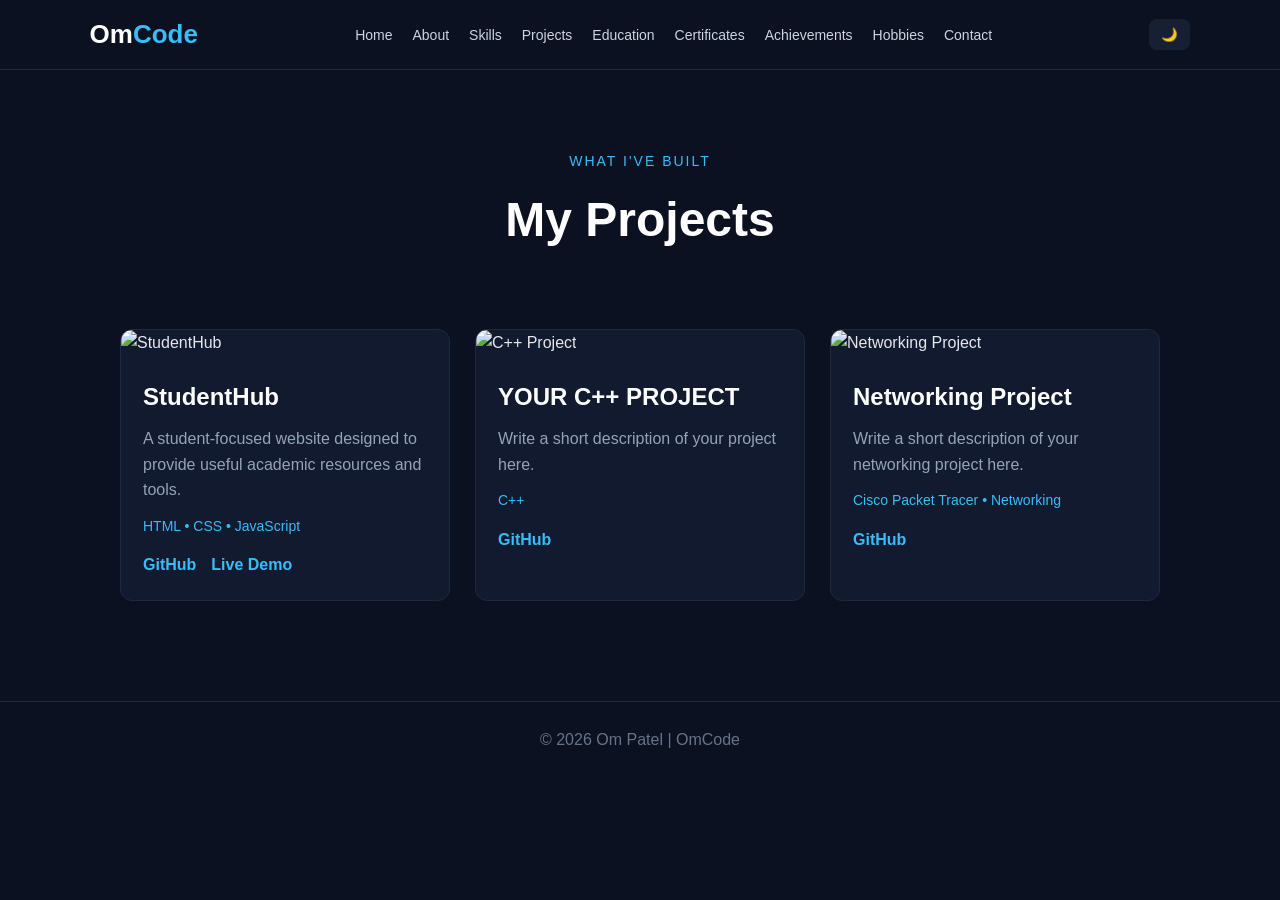
==== projects.html @ c252e4bc "Initial commit - OmCode portfolio website" ====
<!DOCTYPE html>
<html lang="en">

<head>

<meta charset="UTF-8">

<meta name="viewport"
      content="width=device-width, initial-scale=1.0">

<title>Projects | OmCode</title>

<link rel="stylesheet"
      href="css/style.css">

</head>


<body>

<header>

<nav class="navbar">

<a href="index.html"
   class="logo">
   Om<span>Code</span>
</a>

<button class="menu-btn"
        onclick="toggleMenu()">☰</button>

<ul class="nav-links" id="navLinks">

<li><a href="index.html">Home</a></li>
<li><a href="about.html">About</a></li>
<li><a href="skills.html">Skills</a></li>
<li><a href="projects.html">Projects</a></li>
<li><a href="education.html">Education</a></li>
<li><a href="certificates.html">Certificates</a></li>
<li><a href="achievements.html">Achievements</a></li>
<li><a href="hobbies.html">Hobbies</a></li>
<li><a href="contact.html">Contact</a></li>

</ul>

<button class="theme-btn"
        onclick="toggleTheme()">🌙</button>

</nav>

</header>


<main>

<section class="page-header">

<p class="small-title">WHAT I'VE BUILT</p>

<h1>My Projects</h1>

</section>


<section class="projects-grid">


<!-- PROJECT 1 -->

<div class="project-card">

<img src="images/projects/studenthub.jpg"
     alt="StudentHub">

<div class="project-content">

<h2>StudentHub</h2>

<p>
A student-focused website designed to provide
useful academic resources and tools.
</p>

<p class="tech">
HTML • CSS • JavaScript
</p>

<div class="project-links">

<a href="YOUR_GITHUB_LINK"
   target="_blank">
GitHub
</a>

<a href="YOUR_LIVE_DEMO_LINK"
   target="_blank">
Live Demo
</a>

</div>

</div>

</div>


<!-- PROJECT 2 -->

<div class="project-card">

<img src="images/projects/project2.jpg"
     alt="C++ Project">

<div class="project-content">

<h2>YOUR C++ PROJECT</h2>

<p>
Write a short description of your project here.
</p>

<p class="tech">
C++
</p>

<div class="project-links">

<a href="YOUR_GITHUB_LINK"
   target="_blank">
GitHub
</a>

</div>

</div>

</div>


<!-- PROJECT 3 -->

<div class="project-card">

<img src="images/projects/project3.jpg"
     alt="Networking Project">

<div class="project-content">

<h2>Networking Project</h2>

<p>
Write a short description of your networking
project here.
</p>

<p class="tech">
Cisco Packet Tracer • Networking
</p>

<div class="project-links">

<a href="YOUR_GITHUB_LINK"
   target="_blank">
GitHub
</a>

</div>

</div>

</div>


</section>

</main>


<footer>

<p>© 2026 Om Patel | OmCode</p>

</footer>


<script src="js/script.js"></script>

</body>

</html>
---- css/style.css ----
/* =========================
   BASIC RESET
========================= */

* {
    margin: 0;
    padding: 0;
    box-sizing: border-box;
}


html {
    scroll-behavior: smooth;
}


body {
    font-family: Arial, Helvetica, sans-serif;

    background: #0b1120;

    color: #e5e7eb;

    line-height: 1.6;

    transition: 0.3s;
}


a {
    color: inherit;
    text-decoration: none;
}


/* =========================
   NAVBAR
========================= */

.navbar {

    width: 100%;

    min-height: 70px;

    padding: 0 7%;

    display: flex;

    align-items: center;

    justify-content: space-between;

    border-bottom: 1px solid #1e293b;

    background: #0b1120;
}


.logo {

    font-size: 26px;

    font-weight: bold;

    color: white;
}


.logo span {

    color: #38bdf8;
}


.nav-links {

    display: flex;

    list-style: none;

    gap: 20px;
}


.nav-links a {

    color: #cbd5e1;

    font-size: 14px;

    transition: 0.3s;
}


.nav-links a:hover {

    color: #38bdf8;
}


.menu-btn {

    display: none;

    background: none;

    border: none;

    color: white;

    font-size: 25px;

    cursor: pointer;
}


.theme-btn {

    border: none;

    background: #172033;

    color: white;

    padding: 8px 12px;

    border-radius: 8px;

    cursor: pointer;
}


/* =========================
   HERO
========================= */

.hero {

    min-height: 80vh;

    padding: 80px 8%;

    display: flex;

    align-items: center;

    justify-content: space-between;

    gap: 50px;
}


.hero-text {

    max-width: 650px;
}


.small-title {

    color: #38bdf8;

    letter-spacing: 2px;

    font-size: 14px;

    margin-bottom: 10px;
}


.hero h1 {

    font-size: clamp(45px, 8vw, 80px);

    line-height: 1.1;

    color: white;
}


.hero h2 {

    color: #94a3b8;

    font-size: 24px;

    margin: 15px 0;
}


.hero p {

    color: #cbd5e1;

    max-width: 600px;

    margin-bottom: 25px;
}


.hero-image img {

    width: 280px;

    height: 280px;

    object-fit: cover;

    border-radius: 50%;

    border: 4px solid #38bdf8;

}


/* =========================
   BUTTONS
========================= */

.hero-buttons {

    display: flex;

    gap: 15px;

    flex-wrap: wrap;
}


.btn {

    display: inline-block;

    padding: 11px 20px;

    background: #38bdf8;

    color: #07111f;

    border-radius: 7px;

    border: none;

    font-weight: bold;

    cursor: pointer;

    transition: 0.3s;
}


.btn:hover {

    transform: translateY(-3px);

    opacity: 0.9;
}


.btn.secondary {

    background: transparent;

    color: #38bdf8;

    border: 1px solid #38bdf8;
}


.social-links {

    margin-top: 25px;

    display: flex;

    gap: 20px;
}


.social-links a {

    color: #38bdf8;

    font-weight: bold;
}


/* =========================
   HOME INFO
========================= */

.home-info {

    padding: 40px 8% 80px;

    display: grid;

    grid-template-columns:
    repeat(3, 1fr);

    gap: 20px;
}


.info-card {

    background: #111a2e;

    border: 1px solid #1e293b;

    padding: 25px;

    border-radius: 12px;

    transition: 0.3s;
}


.info-card:hover {

    transform: translateY(-5px);

    border-color: #38bdf8;
}


.info-card h3 {

    margin-bottom: 10px;

    color: #38bdf8;
}


/* =========================
   PAGE HEADER
========================= */

.page-header {

    text-align: center;

    padding: 80px 20px 50px;
}


.page-header h1 {

    font-size: 48px;

    color: white;
}


/* =========================
   ABOUT
========================= */

.about-section {

    max-width: 1100px;

    margin: auto;

    padding: 40px 30px 100px;

    display: grid;

    grid-template-columns: 300px 1fr;

    gap: 60px;

    align-items: center;
}


.about-image img {

    width: 100%;

    border-radius: 15px;
}


.about-text h2 {

    margin-bottom: 20px;

    color: #38bdf8;
}


.about-text p {

    color: #cbd5e1;

    margin-bottom: 15px;
}


.about-details {

    margin-top: 25px;

    padding: 20px;

    background: #111a2e;

    border-radius: 10px;
}


/* =========================
   SKILLS
========================= */

.skills-container {

    max-width: 1000px;

    margin: auto;

    padding: 20px 30px 100px;
}


.skill-category {

    background: #111a2e;

    border: 1px solid #1e293b;

    border-radius: 12px;

    padding: 30px;

    margin-bottom: 25px;
}


.skill-category h2 {

    margin-bottom: 20px;

    color: white;
}


.skill-list {

    display: flex;

    flex-wrap: wrap;

    gap: 12px;
}


.skill-list span {

    padding: 9px 15px;

    border-radius: 20px;

    background: #172033;

    color: #cbd5e1;

    border: 1px solid #263449;
}


/* =========================
   PROJECTS
========================= */

.projects-grid {

    max-width: 1100px;

    margin: auto;

    padding: 20px 30px 100px;

    display: grid;

    grid-template-columns:
    repeat(3, 1fr);

    gap: 25px;
}


.project-card {

    overflow: hidden;

    background: #111a2e;

    border: 1px solid #1e293b;

    border-radius: 12px;

    transition: 0.3s;
}


.project-card:hover {

    transform: translateY(-6px);

    border-color: #38bdf8;
}


.project-card img {

    width: 100%;

    height: 180px;

    object-fit: cover;
}


.project-content {

    padding: 22px;
}


.project-content h2 {

    color: white;

    margin-bottom: 10px;
}


.project-content p {

    color: #94a3b8;

    margin-bottom: 12px;
}


.project-content .tech {

    color: #38bdf8;

    font-size: 14px;
}


.project-links {

    display: flex;

    gap: 15px;

    margin-top: 15px;
}


.project-links a {

    color: #38bdf8;

    font-weight: bold;
}


/* =========================
   EDUCATION
========================= */

.timeline {

    max-width: 900px;

    margin: auto;

    padding: 20px 30px 100px;
}


.education-card {

    background: #111a2e;

    border-left: 4px solid #38bdf8;

    padding: 30px;

    margin-bottom: 25px;

    border-radius: 10px;
}


.education-year {

    color: #38bdf8;

    font-weight: bold;
}


.education-card h2 {

    color: white;

    margin-top: 10px;
}


.education-card h3 {

    color: #94a3b8;
}


/* ==============================
   CERTIFICATE GRID
============================== */

.certificate-grid {
    max-width: 1100px;
    margin: 50px auto 100px;
    padding: 0 30px;

    display: grid;
    grid-template-columns: repeat(3, 1fr);
    gap: 20px;
}


/* Certificate Card */

.certificate-card {
    background: #111a2e;
    border: 1px solid #1e293b;

    padding: 26px;
    border-radius: 10px;

    transition: 0.3s;
}


.certificate-card:hover {
    border-color: #38bdf8;
    transform: translateY(-4px);
}


.certificate-card h2 {
    color: white;
    font-size: 20px;
    margin-bottom: 16px;
}


.certificate-card p {
    color: #94a3b8;
    margin-bottom: 10px;
    font-size: 14px;
}


/* View Certificate Button */

.certificate-card .btn {
    display: inline-block;

    margin-top: 8px;

    padding: 11px 16px;

    background: #38bdf8;
    color: #06111f;

    border-radius: 6px;

    font-weight: bold;

    text-decoration: none;

    transition: 0.3s;
}


.certificate-card .btn:hover {
    transform: translateY(-2px);
    opacity: 0.9;
}


/* Tablet */

@media (max-width: 900px) {

    .certificate-grid {
        grid-template-columns: repeat(2, 1fr);
    }

}


/* Mobile */

@media (max-width: 600px) {

    .certificate-grid {
        grid-template-columns: 1fr;
        padding: 0 20px;
    }

}


/* =================================
   ACHIEVEMENTS
================================= */

.achievement-grid {
    max-width: 1050px;

    margin: 45px auto 100px;

    padding: 0 25px;

    display: grid;

    grid-template-columns: repeat(2, 1fr);

    gap: 24px;
}


/* ================================
   ACHIEVEMENT CARD
================================ */

.achievement-card {
    position: relative;

    background: #111a2e;

    border: 1px solid #1e293b;

    border-radius: 14px;

    padding: 28px 30px;

    min-height: 230px;

    transition: all 0.3s ease;
}


/* Top accent line */

.achievement-card::before {
    content: "";

    position: absolute;

    top: 0;
    left: 25px;
    right: 25px;

    height: 2px;

    background: #38bdf8;

    opacity: 0.7;

    border-radius: 0 0 5px 5px;
}


/* Hover */

.achievement-card:hover {
    transform: translateY(-5px);

    border-color: #38bdf8;

    box-shadow: 0 10px 30px rgba(0, 0, 0, 0.25);
}


/* ================================
   ICON
================================ */

.achievement-icon {
    width: 42px;
    height: 42px;

    display: flex;

    align-items: center;
    justify-content: center;

    background: #17243a;

    border: 1px solid #263449;

    border-radius: 10px;

    font-size: 21px;

    margin-bottom: 15px;
}


/* ================================
   TITLE
================================ */

.achievement-card h2 {
    color: #38bdf8;

    font-size: 21px;

    margin-bottom: 10px;
}


/* ================================
   INTRO TEXT
================================ */

.achievement-intro {
    color: #cbd5e1;

    font-size: 15px;

    line-height: 1.6;

    margin-bottom: 16px;
}


/* ================================
   LIST
================================ */

.achievement-card ul {
    list-style: none;

    margin: 0;
    padding: 0;
}


.achievement-card li {
    color: #94a3b8;

    font-size: 14px;

    padding: 7px 0;

    border-bottom: 1px solid #1e293b;
}


.achievement-card li:last-child {
    border-bottom: none;
}


.achievement-card li::before {
    content: "→";

    color: #38bdf8;

    margin-right: 9px;

    font-weight: bold;
}


/* ================================
   INFO
================================ */

.achievement-info {
    display: flex;

    justify-content: space-between;

    align-items: center;

    background: #172033;

    border: 1px solid #263449;

    padding: 12px 15px;

    border-radius: 8px;

    margin-top: 18px;
}


.achievement-info span {
    color: #94a3b8;

    font-size: 14px;
}


.achievement-info strong {
    color: #38bdf8;

    font-size: 16px;
}


/* ================================
   TABLET
================================ */

@media (max-width: 800px) {

    .achievement-grid {
        grid-template-columns: 1fr;
    }

}


/* ================================
   MOBILE
================================ */

@media (max-width: 500px) {

    .achievement-grid {
        padding: 0 18px;

        gap: 18px;
    }

    .achievement-card {
        padding: 24px;

        min-height: auto;
    }

}

/* =========================
   HOBBIES
========================= */

.hobby-grid {

    max-width: 1000px;

    margin: auto;

    padding: 20px 30px 100px;

    display: grid;

    grid-template-columns:
    repeat(4, 1fr);

    gap: 20px;
}


.hobby-card {

    text-align: center;

    background: #111a2e;

    padding: 30px 15px;

    border-radius: 12px;

    border: 1px solid #1e293b;
}


.hobby-card span {

    font-size: 40px;
}


.hobby-card h2 {

    margin: 10px 0;

    color: white;
}


.hobby-card p {

    color: #94a3b8;
}


/* =========================
   CONTACT
========================= */

.contact-container {

    max-width: 1000px;

    margin: auto;

    padding: 20px 30px 100px;

    display: grid;

    grid-template-columns:
    1fr 1fr;

    gap: 40px;
}


.contact-info,
.contact-form {

    background: #111a2e;

    padding: 30px;

    border-radius: 12px;

    border: 1px solid #1e293b;
}


.contact-info h2,
.contact-form h2 {

    color: #38bdf8;

    margin-bottom: 20px;
}


.contact-item {

    margin-top: 20px;
}


.contact-item h3 {

    color: white;
}


.contact-item a {

    color: #38bdf8;
}


.contact-form input,
.contact-form textarea {

    width: 100%;

    padding: 12px;

    margin-bottom: 15px;

    border: 1px solid #263449;

    border-radius: 7px;

    background: #0b1120;

    color: white;

    outline: none;
}


.contact-form textarea {

    resize: vertical;
}


/* =========================
   FOOTER
========================= */

footer {

    text-align: center;

    padding: 25px;

    border-top: 1px solid #1e293b;

    color: #64748b;
}


/* =========================
   LIGHT MODE
========================= */

body.light {

    background: #f8fafc;

    color: #1e293b;
}


body.light .navbar {

    background: #ffffff;

    border-color: #e2e8f0;
}


body.light .logo,
body.light .hero h1,
body.light .page-header h1,
body.light .project-content h2,
body.light .education-card h2,
body.light .certificate-card h2,
body.light .hobby-card h2,
body.light .contact-item h3 {

    color: #0f172a;
}


body.light .info-card,
body.light .skill-category,
body.light .project-card,
body.light .education-card,
body.light .certificate-card,
body.light .achievement-card,
body.light .hobby-card,
body.light .contact-info,
body.light .contact-form,
body.light .about-details {

    background: white;

    border-color: #e2e8f0;
}


body.light .hero h2,
body.light .hero p,
body.light .about-text p {

    color: #475569;
}


/* =========================
   MOBILE
========================= */

@media (max-width: 900px) {

    .nav-links {

        display: none;

        position: absolute;

        top: 70px;

        left: 0;

        width: 100%;

        background: #0b1120;

        flex-direction: column;

        padding: 20px;

        text-align: center;

        z-index: 10;
    }


    .nav-links.active {

        display: flex;
    }


    .menu-btn {

        display: block;
    }


    .hero {

        flex-direction: column-reverse;

        text-align: center;

        padding-top: 50px;
    }


    .hero-buttons,
    .social-links {

        justify-content: center;
    }


    .home-info {

        grid-template-columns: 1fr;
    }


    .about-section {

        grid-template-columns: 1fr;

        text-align: center;
    }


    .projects-grid {

        grid-template-columns: 1fr;
    }


    .certificate-grid,
    .achievement-grid {

        grid-template-columns: 1fr;
    }


    .hobby-grid {

        grid-template-columns:
        repeat(2, 1fr);
    }


    .contact-container {

        grid-template-columns: 1fr;
    }

}


@media (max-width: 500px) {

    .hero h1 {

        font-size: 45px;
    }


    .hero h2 {

        font-size: 20px;
    }


    .hero-image img {

        width: 220px;

        height: 220px;
    }


    .hobby-grid {

        grid-template-columns: 1fr;
    }

}

/* =========================
   ACADEMIC PERFORMANCE
========================= */

.academic-performance {
    max-width: 1000px;
    margin: auto;
    padding: 20px 30px 100px;
}


.academic-card {
    background: #111a2e;

    border: 1px solid #1e293b;

    padding: 30px;

    border-radius: 12px;

    margin-bottom: 30px;

    transition: 0.3s;
}


.academic-card:hover {
    border-color: #38bdf8;

    transform: translateY(-4px);
}


.academic-card h2 {
    color: #38bdf8;

    margin-bottom: 12px;
}


.academic-card h3 {
    color: white;

    margin-bottom: 5px;
}


.academic-card > p {
    color: #94a3b8;

    margin-bottom: 25px;
}


/* MARKS GRID */

.marks-grid {
    display: grid;

    grid-template-columns:
    repeat(3, 1fr);

    gap: 15px;

    margin-bottom: 25px;
}


.marks-item {
    background: #172033;

    border: 1px solid #263449;

    padding: 18px;

    border-radius: 8px;

    text-align: center;
}


.marks-item span {
    display: block;

    color: #94a3b8;

    font-size: 14px;

    margin-bottom: 6px;
}


.marks-item strong {
    color: #38bdf8;

    font-size: 20px;
}


/* MOBILE */

@media (max-width: 600px) {

    .marks-grid {
        grid-template-columns: 1fr;
    }

}

/* =====================================
   HOME PAGE
===================================== */

.home {

    min-height: calc(100vh - 70px);

    position: relative;

    display: flex;

    align-items: center;

    justify-content: center;

    text-align: center;

    overflow: hidden;

    background-image:
        url("../images/home-background.jpg");

    background-size: cover;

    background-position: center;

    background-attachment: fixed;

}


/* DARK OVERLAY */

.home-overlay {

    position: absolute;

    inset: 0;

    background:
        linear-gradient(
            135deg,
            rgba(3, 10, 24, 0.92),
            rgba(3, 15, 35, 0.75)
        );

}


/* CONTENT */

.home-content {

    position: relative;

    z-index: 2;

    max-width: 850px;

    padding: 30px;

}


/* SMALL TEXT */

.welcome {

    color: #38bdf8;

    font-size: 15px;

    letter-spacing: 5px;

    font-weight: bold;

    margin-bottom: 12px;

}


/* NAME */

.home-content h1 {

    font-size:
        clamp(55px, 9vw, 100px);

    line-height: 1;

    color: white;

    margin-bottom: 20px;

    letter-spacing: -3px;

}


/* ROLE */

.home-content h2 {

    color: #dbeafe;

    font-size:
        clamp(20px, 3vw, 30px);

    font-weight: 400;

    margin-bottom: 20px;

}


/* INTRO */

.intro {

    max-width: 650px;

    margin: 0 auto 30px;

    color: #b8c7da;

    font-size: 17px;

    line-height: 1.8;

}


/* BUTTON CONTAINER */

.home-buttons {

    display: flex;

    justify-content: center;

    gap: 15px;

    flex-wrap: wrap;

}


/* BUTTON */

.home-btn {

    display: inline-block;

    padding: 13px 24px;

    border-radius: 7px;

    font-weight: bold;

    transition: 0.3s;

}


/* PRIMARY */

.home-btn.primary {

    background: #38bdf8;

    color: #06111f;

}


/* SECONDARY */

.home-btn.secondary {

    border: 1px solid #38bdf8;

    color: #38bdf8;

    background:
        rgba(3, 10, 24, 0.4);

}


/* BUTTON HOVER */

.home-btn:hover {

    transform:
        translateY(-4px);

}


/* SOCIAL LINKS */

.home-social {

    margin-top: 30px;

    display: flex;

    justify-content: center;

    gap: 25px;

}


.home-social a {

    color: #cbd5e1;

    transition: 0.3s;

}


.home-social a:hover {

    color: #38bdf8;

}


/* SCROLL */

.scroll-down {

    position: absolute;

    bottom: 25px;

    left: 50%;

    transform:
        translateX(-50%);

    color: #94a3b8;

    font-size: 12px;

    z-index: 2;

}


.scroll-down div {

    font-size: 25px;

    color: #38bdf8;

    animation:
        scrollArrow 1.5s infinite;

}


@keyframes scrollArrow {

    0% {

        transform:
            translateY(0);

    }

    50% {

        transform:
            translateY(7px);

    }

    100% {

        transform:
            translateY(0);

    }

}


/* =====================================
   MOBILE HOME
===================================== */

@media (max-width: 700px) {

    .home {

        min-height:
            calc(100vh - 65px);

        background-attachment:
            scroll;

    }


    .home-content {

        padding:
            25px 20px;

    }


    .home-content h1 {

        font-size: 55px;

        letter-spacing:
            -2px;

    }


    .home-content h2 {

        font-size: 21px;

    }


    .intro {

        font-size: 15px;

    }


    .home-social {

        gap: 18px;

    }

}
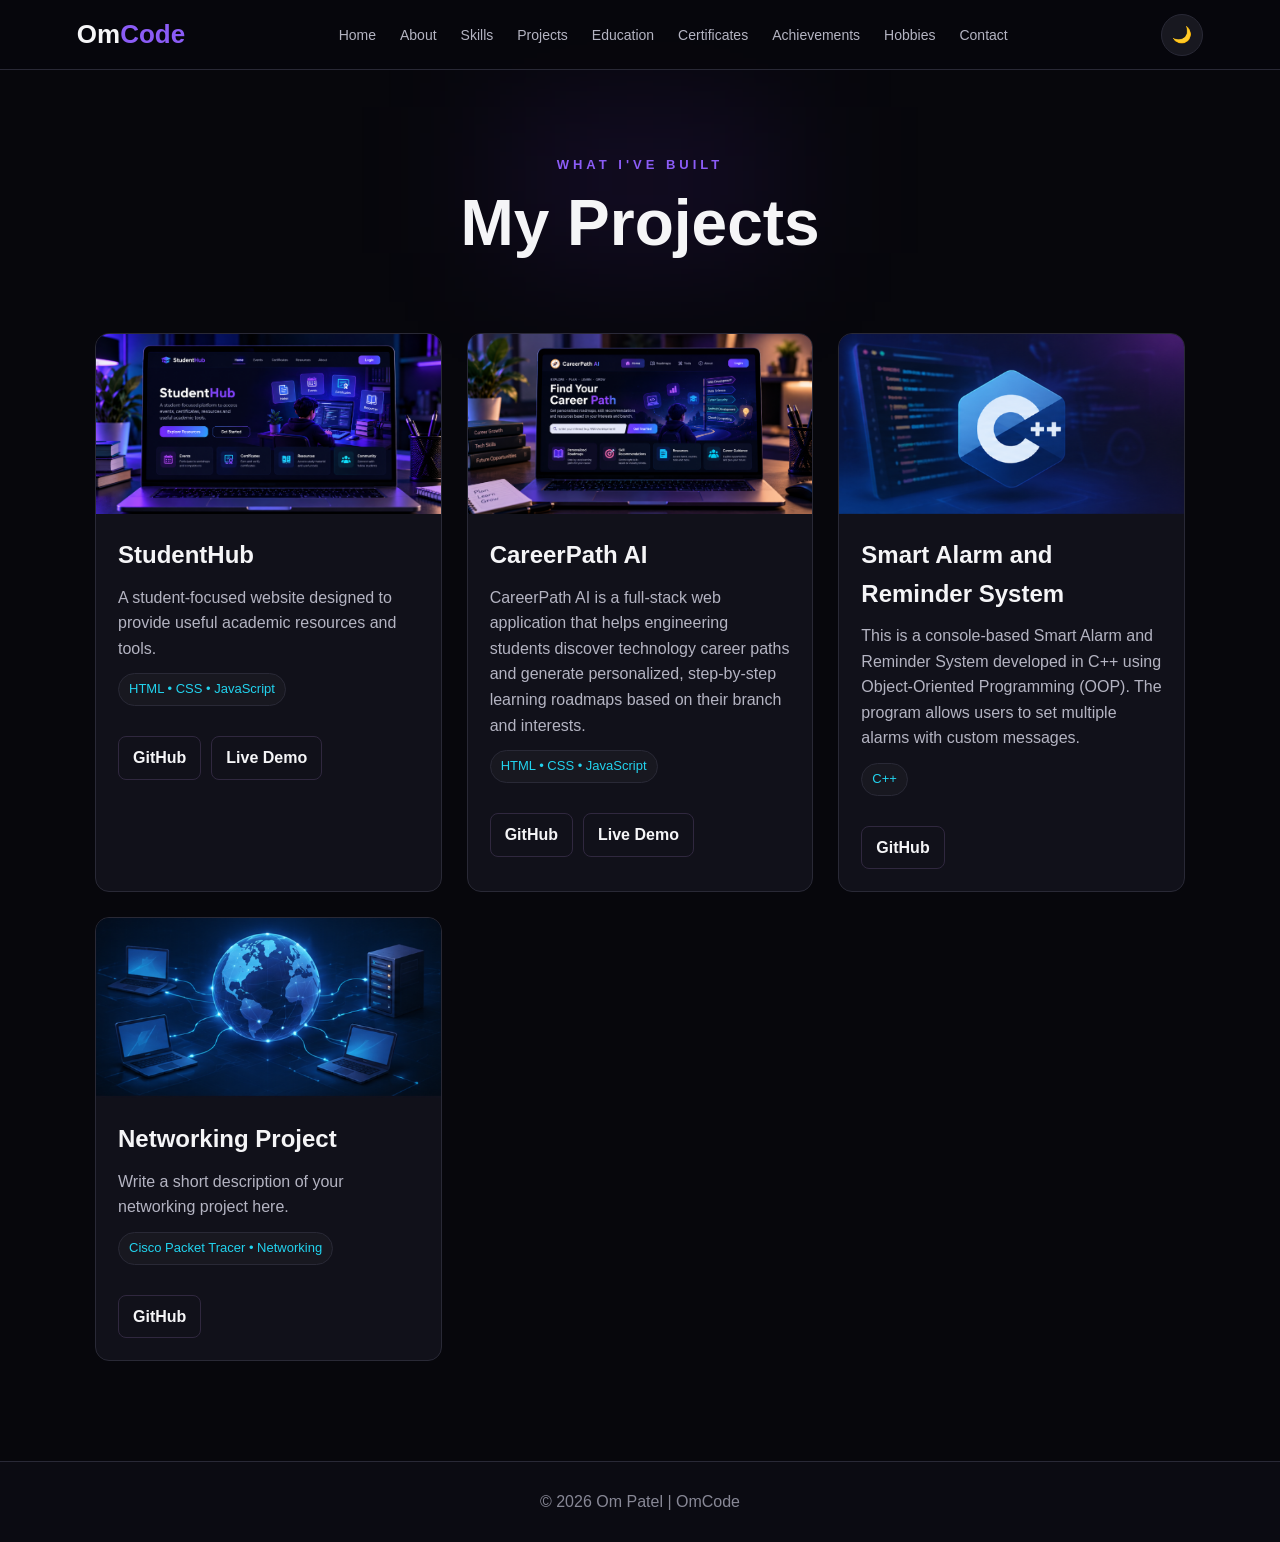
==== commit 4203fe3c: "Add projects" ====
--- a/projects.html
+++ b/projects.html
@@ -70,7 +70,7 @@
 
 <div class="project-card">
 
-<img src="images/projects/studenthub.jpg"
+<img src="images/studenthub.png"
      alt="StudentHub">
 
 <div class="project-content">
@@ -88,83 +88,114 @@
 
 <div class="project-links">
 
+<a href="https://github.com/ompatel5426-cse/StudentHub._"target="_blank">
+GitHub
+</a>
+
+<a href="YOUR_LIVE_DEMO_LINK"target="_blank">
+Live Demo
+</a>
+
+</div>
+
+</div>
+
+</div>
+
+<!-- PROJECT 2 -->
+
+<div class="project-card">
+
+<img src="images/project4.png"
+   alt="CareerPath AI">
+
+<div class="project-content">
+
+<h2>CareerPath AI</h2>
+
+<p>
+CareerPath AI is a full-stack web application that helps engineering students discover technology career paths and generate personalized, step-by-step learning roadmaps based on their branch and interests.
+</p>
+
+<p class="tech">
+HTML • CSS • JavaScript
+</p>
+
+<div class="project-links">
+
+<a href="https://github.com/ompatel5426-cse/CareerPath-AI"target="_blank">
+GitHub
+</a>
+
+<a href="YOUR_LIVE_DEMO_LINK"target="_blank">
+Live Demo
+</a>
+
+</div>
+
+</div>
+
+</div>
+
+<!-- PROJECT 3 -->
+
+<div class="project-card">
+
+<img src="images/project2.png"
+     alt="C++ Project">
+
+<div class="project-content">
+
+<h2>Smart Alarm and Reminder System</h2>
+
+<p>
+This is a console-based Smart Alarm and Reminder System developed in C++ using Object-Oriented Programming (OOP). The program allows users to set multiple alarms with custom messages.
+</p>
+
+<p class="tech">
+C++
+</p>
+
+<div class="project-links">
+
+<a href="https://github.com/ompatel5426-cse/c-_Smart_Alarm_Clock"target="_blank">
+GitHub
+</a>
+
+</div>
+
+</div>
+
+</div>
+
+
+<!-- PROJECT 4 -->
+
+<div class="project-card">
+
+<img src="images/project3.png"
+   alt="Networking Project">
+
+<div class="project-content">
+
+<h2>Networking Project</h2>
+
+<p>
+Write a short description of your networking
+project here.
+</p>
+
+<p class="tech">
+Cisco Packet Tracer • Networking
+</p>
+
+<div class="project-links">
+
 <a href="YOUR_GITHUB_LINK"
    target="_blank">
 GitHub
 </a>
 
-<a href="YOUR_LIVE_DEMO_LINK"
-   target="_blank">
-Live Demo
-</a>
-
-</div>
-
-</div>
-
-</div>
-
-
-<!-- PROJECT 2 -->
-
-<div class="project-card">
-
-<img src="images/projects/project2.jpg"
-     alt="C++ Project">
-
-<div class="project-content">
-
-<h2>YOUR C++ PROJECT</h2>
-
-<p>
-Write a short description of your project here.
-</p>
-
-<p class="tech">
-C++
-</p>
-
-<div class="project-links">
-
-<a href="YOUR_GITHUB_LINK"
-   target="_blank">
-GitHub
-</a>
-
-</div>
-
-</div>
-
-</div>
-
-
-<!-- PROJECT 3 -->
-
-<div class="project-card">
-
-<img src="images/projects/project3.jpg"
-     alt="Networking Project">
-
-<div class="project-content">
-
-<h2>Networking Project</h2>
-
-<p>
-Write a short description of your networking
-project here.
-</p>
-
-<p class="tech">
-Cisco Packet Tracer • Networking
-</p>
-
-<div class="project-links">
-
-<a href="YOUR_GITHUB_LINK"
-   target="_blank">
-GitHub
-</a>
-
 </div>
 
 </div>
--- a/css/style.css
+++ b/css/style.css
@@ -1,1151 +1,984 @@
-/* =========================
-   BASIC RESET
-========================= */
-
+/* =========================================================
+   OMCode - Premium Black Portfolio Theme
+   Works with the existing OmCode HTML + JavaScript
+========================================================= */
+
+/* =========================
+   RESET
+========================= */
 * {
     margin: 0;
     padding: 0;
     box-sizing: border-box;
 }
 
-
 html {
     scroll-behavior: smooth;
 }
 
-
 body {
     font-family: Arial, Helvetica, sans-serif;
-
-    background: #0b1120;
-
-    color: #e5e7eb;
-
+    background: #07070c;
+    color: #f4f4f5;
     line-height: 1.6;
-
-    transition: 0.3s;
-}
-
+    transition: background 0.3s ease, color 0.3s ease;
+}
 
 a {
     color: inherit;
     text-decoration: none;
 }
 
+button,
+input,
+textarea {
+    font: inherit;
+}
 
 /* =========================
    NAVBAR
 ========================= */
-
 .navbar {
-
     width: 100%;
-
     min-height: 70px;
-
-    padding: 0 7%;
-
+    padding: 0 6%;
     display: flex;
-
     align-items: center;
-
     justify-content: space-between;
-
-    border-bottom: 1px solid #1e293b;
-
-    background: #0b1120;
-}
-
+    border-bottom: 1px solid #20202a;
+    background: rgba(7, 7, 12, 0.94);
+    position: relative;
+    z-index: 100;
+}
 
 .logo {
-
     font-size: 26px;
-
-    font-weight: bold;
-
-    color: white;
-}
-
+    font-weight: 800;
+    color: #ffffff;
+}
 
 .logo span {
-
-    color: #38bdf8;
-}
-
+    color: #8b5cf6;
+}
 
 .nav-links {
-
     display: flex;
-
     list-style: none;
-
-    gap: 20px;
-}
-
+    gap: 24px;
+    align-items: center;
+}
 
 .nav-links a {
-
-    color: #cbd5e1;
-
+    color: #a8a8b8;
     font-size: 14px;
-
-    transition: 0.3s;
-}
-
+    transition: 0.25s ease;
+}
 
 .nav-links a:hover {
-
-    color: #38bdf8;
-}
-
+    color: #ffffff;
+}
 
 .menu-btn {
-
     display: none;
-
-    background: none;
-
-    border: none;
-
-    color: white;
-
-    font-size: 25px;
-
+    background: #12121a;
+    border: 1px solid #292936;
+    color: #ffffff;
+    font-size: 22px;
+    width: 42px;
+    height: 42px;
+    border-radius: 10px;
     cursor: pointer;
 }
 
-
 .theme-btn {
-
-    border: none;
-
-    background: #172033;
-
-    color: white;
-
-    padding: 8px 12px;
-
+    border: 1px solid #30283f;
+    background: #12121a;
+    color: #ffffff;
+    width: 42px;
+    height: 42px;
+    border-radius: 50%;
+    cursor: pointer;
+    transition: 0.25s ease;
+}
+
+.theme-btn:hover {
+    border-color: #8b5cf6;
+    transform: rotate(12deg);
+}
+
+/* =========================
+   COMMON PAGE HEADER
+========================= */
+.page-header {
+    text-align: center;
+    padding: 85px 20px 55px;
+    position: relative;
+}
+
+.page-header::before {
+    content: "";
+    position: absolute;
+    width: 280px;
+    height: 150px;
+    top: 35px;
+    left: 50%;
+    transform: translateX(-50%);
+    background: rgba(124, 58, 237, 0.12);
+    filter: blur(70px);
+    pointer-events: none;
+}
+
+.small-title {
+    position: relative;
+    color: #a78bfa;
+    letter-spacing: 4px;
+    font-size: 13px;
+    font-weight: 700;
+    margin-bottom: 12px;
+}
+
+.page-header h1 {
+    position: relative;
+    font-size: clamp(42px, 6vw, 64px);
+    color: #ffffff;
+    line-height: 1.1;
+}
+
+/* =========================
+   BUTTONS
+========================= */
+.btn {
+    display: inline-block;
+    padding: 11px 20px;
+    background: linear-gradient(135deg, #8b5cf6, #22d3ee);
+    color: #ffffff;
     border-radius: 8px;
-
+    border: 1px solid transparent;
+    font-weight: 700;
     cursor: pointer;
-}
-
+    transition: 0.25s ease;
+}
+
+.btn:hover {
+    transform: translateY(-3px);
+    box-shadow: 0 10px 25px rgba(34, 211, 238, 0.14);
+}
 
 /* =========================
    HERO
 ========================= */
-
 .hero {
-
     min-height: 80vh;
-
     padding: 80px 8%;
-
     display: flex;
-
     align-items: center;
-
     justify-content: space-between;
-
     gap: 50px;
-}
-
+    position: relative;
+    overflow: hidden;
+}
+
+.hero::before {
+    content: "";
+    position: absolute;
+    width: 450px;
+    height: 450px;
+    right: 5%;
+    top: 10%;
+    background: rgba(124, 58, 237, 0.12);
+    filter: blur(90px);
+    pointer-events: none;
+}
 
 .hero-text {
-
     max-width: 650px;
-}
-
-
-.small-title {
-
-    color: #38bdf8;
-
-    letter-spacing: 2px;
-
-    font-size: 14px;
-
-    margin-bottom: 10px;
-}
-
+    position: relative;
+    z-index: 2;
+}
 
 .hero h1 {
-
     font-size: clamp(45px, 8vw, 80px);
-
     line-height: 1.1;
-
-    color: white;
-}
-
+    color: #ffffff;
+}
 
 .hero h2 {
-
-    color: #94a3b8;
-
+    color: #c4b5fd;
     font-size: 24px;
-
     margin: 15px 0;
 }
 
-
 .hero p {
-
-    color: #cbd5e1;
-
+    color: #aaaaba;
     max-width: 600px;
-
     margin-bottom: 25px;
 }
 
-
 .hero-image img {
-
     width: 280px;
-
     height: 280px;
-
     object-fit: cover;
-
     border-radius: 50%;
-
-    border: 4px solid #38bdf8;
-
-}
-
-
-/* =========================
-   BUTTONS
-========================= */
+    border: 4px solid #8b5cf6;
+    box-shadow: 0 0 45px rgba(139, 92, 246, 0.18);
+}
 
 .hero-buttons {
-
     display: flex;
-
     gap: 15px;
-
     flex-wrap: wrap;
 }
 
-
-.btn {
-
-    display: inline-block;
-
-    padding: 11px 20px;
-
-    background: #38bdf8;
-
-    color: #07111f;
-
-    border-radius: 7px;
-
-    border: none;
-
-    font-weight: bold;
-
-    cursor: pointer;
-
-    transition: 0.3s;
-}
-
-
-.btn:hover {
-
-    transform: translateY(-3px);
-
-    opacity: 0.9;
-}
-
-
 .btn.secondary {
-
     background: transparent;
-
-    color: #38bdf8;
-
-    border: 1px solid #38bdf8;
-}
-
+    color: #c4b5fd;
+    border: 1px solid #5b3b91;
+}
 
 .social-links {
-
     margin-top: 25px;
-
     display: flex;
-
-    gap: 20px;
-}
-
+    gap: 22px;
+}
 
 .social-links a {
-
-    color: #38bdf8;
-
-    font-weight: bold;
-}
-
+    color: #a78bfa;
+    font-weight: 700;
+}
+
+.social-links a:hover {
+    color: #22d3ee;
+}
 
 /* =========================
    HOME INFO
 ========================= */
-
 .home-info {
-
     padding: 40px 8% 80px;
-
-    display: grid;
-
-    grid-template-columns:
-    repeat(3, 1fr);
-
-    gap: 20px;
-}
-
-
-.info-card {
-
-    background: #111a2e;
-
-    border: 1px solid #1e293b;
-
-    padding: 25px;
-
-    border-radius: 12px;
-
-    transition: 0.3s;
-}
-
-
-.info-card:hover {
-
-    transform: translateY(-5px);
-
-    border-color: #38bdf8;
-}
-
-
-.info-card h3 {
-
-    margin-bottom: 10px;
-
-    color: #38bdf8;
-}
-
-
-/* =========================
-   PAGE HEADER
-========================= */
-
-.page-header {
-
-    text-align: center;
-
-    padding: 80px 20px 50px;
-}
-
-
-.page-header h1 {
-
-    font-size: 48px;
-
-    color: white;
-}
-
-
-/* =========================
-   ABOUT
-========================= */
-
-.about-section {
-
-    max-width: 1100px;
-
-    margin: auto;
-
-    padding: 40px 30px 100px;
-
-    display: grid;
-
-    grid-template-columns: 300px 1fr;
-
-    gap: 60px;
-
-    align-items: center;
-}
-
-
-.about-image img {
-
-    width: 100%;
-
-    border-radius: 15px;
-}
-
-
-.about-text h2 {
-
-    margin-bottom: 20px;
-
-    color: #38bdf8;
-}
-
-
-.about-text p {
-
-    color: #cbd5e1;
-
-    margin-bottom: 15px;
-}
-
-
-.about-details {
-
-    margin-top: 25px;
-
-    padding: 20px;
-
-    background: #111a2e;
-
-    border-radius: 10px;
-}
-
-
-/* =========================
-   SKILLS
-========================= */
-
-.skills-container {
-
-    max-width: 1000px;
-
-    margin: auto;
-
-    padding: 20px 30px 100px;
-}
-
-
-.skill-category {
-
-    background: #111a2e;
-
-    border: 1px solid #1e293b;
-
-    border-radius: 12px;
-
-    padding: 30px;
-
-    margin-bottom: 25px;
-}
-
-
-.skill-category h2 {
-
-    margin-bottom: 20px;
-
-    color: white;
-}
-
-
-.skill-list {
-
-    display: flex;
-
-    flex-wrap: wrap;
-
-    gap: 12px;
-}
-
-
-.skill-list span {
-
-    padding: 9px 15px;
-
-    border-radius: 20px;
-
-    background: #172033;
-
-    color: #cbd5e1;
-
-    border: 1px solid #263449;
-}
-
-
-/* =========================
-   PROJECTS
-========================= */
-
-.projects-grid {
-
-    max-width: 1100px;
-
-    margin: auto;
-
-    padding: 20px 30px 100px;
-
-    display: grid;
-
-    grid-template-columns:
-    repeat(3, 1fr);
-
-    gap: 25px;
-}
-
-
-.project-card {
-
-    overflow: hidden;
-
-    background: #111a2e;
-
-    border: 1px solid #1e293b;
-
-    border-radius: 12px;
-
-    transition: 0.3s;
-}
-
-
-.project-card:hover {
-
-    transform: translateY(-6px);
-
-    border-color: #38bdf8;
-}
-
-
-.project-card img {
-
-    width: 100%;
-
-    height: 180px;
-
-    object-fit: cover;
-}
-
-
-.project-content {
-
-    padding: 22px;
-}
-
-
-.project-content h2 {
-
-    color: white;
-
-    margin-bottom: 10px;
-}
-
-
-.project-content p {
-
-    color: #94a3b8;
-
-    margin-bottom: 12px;
-}
-
-
-.project-content .tech {
-
-    color: #38bdf8;
-
-    font-size: 14px;
-}
-
-
-.project-links {
-
-    display: flex;
-
-    gap: 15px;
-
-    margin-top: 15px;
-}
-
-
-.project-links a {
-
-    color: #38bdf8;
-
-    font-weight: bold;
-}
-
-
-/* =========================
-   EDUCATION
-========================= */
-
-.timeline {
-
-    max-width: 900px;
-
-    margin: auto;
-
-    padding: 20px 30px 100px;
-}
-
-
-.education-card {
-
-    background: #111a2e;
-
-    border-left: 4px solid #38bdf8;
-
-    padding: 30px;
-
-    margin-bottom: 25px;
-
-    border-radius: 10px;
-}
-
-
-.education-year {
-
-    color: #38bdf8;
-
-    font-weight: bold;
-}
-
-
-.education-card h2 {
-
-    color: white;
-
-    margin-top: 10px;
-}
-
-
-.education-card h3 {
-
-    color: #94a3b8;
-}
-
-
-/* ==============================
-   CERTIFICATE GRID
-============================== */
-
-.certificate-grid {
-    max-width: 1100px;
-    margin: 50px auto 100px;
-    padding: 0 30px;
-
     display: grid;
     grid-template-columns: repeat(3, 1fr);
-    gap: 20px;
-}
-
-
-/* Certificate Card */
+    gap: 22px;
+}
+
+.info-card {
+    background: #11111a;
+    border: 1px solid #292936;
+    padding: 27px;
+    border-radius: 14px;
+    transition: 0.3s ease;
+}
+
+.info-card:hover {
+    transform: translateY(-6px);
+    border-color: #8b5cf6;
+}
+
+.info-card h3 {
+    margin-bottom: 10px;
+    color: #c4b5fd;
+}
+
+/* =========================
+   ABOUT
+========================= */
+.about-section {
+    max-width: 1100px;
+    margin: auto;
+    padding: 40px 30px 100px;
+    display: grid;
+    grid-template-columns: 300px 1fr;
+    gap: 60px;
+    align-items: center;
+}
+
+.about-image img {
+    width: 100%;
+    border-radius: 18px;
+    border: 1px solid #30283f;
+}
+
+.about-text h2 {
+    margin-bottom: 20px;
+    color: #c4b5fd;
+}
+
+.about-text p {
+    color: #b1b1c0;
+    margin-bottom: 15px;
+}
+
+.about-details {
+    margin-top: 25px;
+    padding: 20px;
+    background: #11111a;
+    border: 1px solid #292936;
+    border-radius: 12px;
+}
+
+/* =========================
+   SKILLS
+========================= */
+.skills-container {
+    max-width: 1000px;
+    margin: auto;
+    padding: 20px 30px 100px;
+}
+
+.skill-category {
+    background: #11111a;
+    border: 1px solid #292936;
+    border-radius: 14px;
+    padding: 30px;
+    margin-bottom: 25px;
+    transition: 0.3s ease;
+}
+
+.skill-category:hover {
+    border-color: #5b3b91;
+}
+
+.skill-category h2 {
+    margin-bottom: 20px;
+    color: #ffffff;
+}
+
+.skill-list {
+    display: flex;
+    flex-wrap: wrap;
+    gap: 12px;
+}
+
+.skill-list span {
+    padding: 9px 15px;
+    border-radius: 20px;
+    background: #181820;
+    color: #c7c7d2;
+    border: 1px solid #30303d;
+}
+
+/* =========================
+   PROJECTS
+========================= */
+.projects-grid {
+    max-width: 1150px;
+    margin: auto;
+    padding: 20px 30px 100px;
+    display: grid;
+    grid-template-columns: repeat(3, 1fr);
+    gap: 25px;
+}
+
+.project-card {
+    overflow: hidden;
+    background: #11111a;
+    border: 1px solid #30283f;
+    border-radius: 14px;
+    transition: 0.3s ease;
+}
+
+.project-card:hover {
+    transform: translateY(-7px);
+    border-color: #8b5cf6;
+    box-shadow: 0 18px 45px rgba(0, 0, 0, 0.35);
+}
+
+.project-card img {
+    width: 100%;
+    height: 180px;
+    object-fit: cover;
+    background: #0d0d13;
+    display: block;
+}
+
+.project-content {
+    padding: 22px;
+}
+
+.project-content h2 {
+    color: #ffffff;
+    margin-bottom: 10px;
+}
+
+.project-content p {
+    color: #a9a9b8;
+    margin-bottom: 12px;
+}
+
+.project-content .tech {
+    display: inline-block;
+    color: #67e8f9;
+    font-size: 13px;
+    background: #111c21;
+    border: 1px solid #164e63;
+    padding: 5px 10px;
+    border-radius: 20px;
+}
+
+.project-links {
+    display: flex;
+    gap: 10px;
+    margin-top: 18px;
+    flex-wrap: wrap;
+}
+
+.project-links a {
+    color: #ffffff;
+    font-weight: 700;
+    border: 1px solid #44305f;
+    padding: 8px 14px;
+    border-radius: 8px;
+}
+
+.project-links a:hover {
+    border-color: #22d3ee;
+}
+
+/* =========================
+   EDUCATION
+========================= */
+.timeline {
+    max-width: 900px;
+    margin: auto;
+    padding: 20px 30px 100px;
+    position: relative;
+}
+
+.education-card {
+    background: #11111a;
+    border: 1px solid #30283f;
+    border-left: 3px solid #8b5cf6;
+    padding: 30px;
+    margin-bottom: 25px;
+    border-radius: 14px;
+    transition: 0.3s ease;
+}
+
+.education-card:hover {
+    transform: translateX(4px);
+    border-left-color: #22d3ee;
+}
+
+.education-year {
+    display: inline-block;
+    color: #c4b5fd;
+    font-weight: 700;
+    background: #181421;
+    border: 1px solid #44305f;
+    padding: 5px 12px;
+    border-radius: 20px;
+    margin-bottom: 10px;
+}
+
+.education-card h2 {
+    color: #ffffff;
+    margin-top: 5px;
+}
+
+.education-card h3 {
+    color: #22d3ee;
+}
+
+/* =========================
+   CERTIFICATES
+========================= */
+.certificate-grid {
+    max-width: 1150px;
+    margin: 30px auto 100px;
+    padding: 0 30px;
+    display: grid;
+    grid-template-columns: repeat(3, 1fr);
+    gap: 22px;
+}
 
 .certificate-card {
-    background: #111a2e;
-    border: 1px solid #1e293b;
-
+    background: #11111a;
+    border: 1px solid #30283f;
     padding: 26px;
-    border-radius: 10px;
-
-    transition: 0.3s;
-}
-
+    border-radius: 14px;
+    transition: 0.3s ease;
+}
 
 .certificate-card:hover {
-    border-color: #38bdf8;
-    transform: translateY(-4px);
-}
-
+    border-color: #8b5cf6;
+    transform: translateY(-6px);
+    box-shadow: 0 15px 35px rgba(0, 0, 0, 0.3);
+}
 
 .certificate-card h2 {
-    color: white;
+    color: #ffffff;
     font-size: 20px;
     margin-bottom: 16px;
 }
 
-
 .certificate-card p {
-    color: #94a3b8;
+    color: #a7a7b5;
     margin-bottom: 10px;
     font-size: 14px;
 }
 
-
-/* View Certificate Button */
-
 .certificate-card .btn {
-    display: inline-block;
-
     margin-top: 8px;
-
-    padding: 11px 16px;
-
-    background: #38bdf8;
-    color: #06111f;
-
-    border-radius: 6px;
-
-    font-weight: bold;
-
-    text-decoration: none;
-
-    transition: 0.3s;
-}
-
-
-.certificate-card .btn:hover {
-    transform: translateY(-2px);
-    opacity: 0.9;
-}
-
-
-/* Tablet */
-
-@media (max-width: 900px) {
-
-    .certificate-grid {
-        grid-template-columns: repeat(2, 1fr);
-    }
-
-}
-
-
-/* Mobile */
-
-@media (max-width: 600px) {
-
-    .certificate-grid {
-        grid-template-columns: 1fr;
-        padding: 0 20px;
-    }
-
-}
-
-
-/* =================================
+}
+
+/* =========================
    ACHIEVEMENTS
-================================= */
-
+========================= */
 .achievement-grid {
-    max-width: 1050px;
-
-    margin: 45px auto 100px;
-
+    max-width: 1100px;
+    margin: 30px auto 100px;
     padding: 0 25px;
-
     display: grid;
-
     grid-template-columns: repeat(2, 1fr);
-
-    gap: 24px;
-}
-
-
-/* ================================
-   ACHIEVEMENT CARD
-================================ */
+    gap: 22px;
+}
 
 .achievement-card {
     position: relative;
-
-    background: #111a2e;
-
-    border: 1px solid #1e293b;
-
-    border-radius: 14px;
-
-    padding: 28px 30px;
-
-    min-height: 230px;
-
-    transition: all 0.3s ease;
-}
-
-
-/* Top accent line */
+    background: #11111a;
+    border: 1px solid #30283f;
+    border-radius: 16px;
+    padding: 30px;
+    min-height: 220px;
+    transition: 0.3s ease;
+    overflow: hidden;
+}
 
 .achievement-card::before {
     content: "";
-
     position: absolute;
-
-    top: 0;
-    left: 25px;
-    right: 25px;
-
-    height: 2px;
-
-    background: #38bdf8;
-
-    opacity: 0.7;
-
-    border-radius: 0 0 5px 5px;
-}
-
-
-/* Hover */
+    width: 100px;
+    height: 100px;
+    top: -50px;
+    right: -30px;
+    background: rgba(139, 92, 246, 0.13);
+    filter: blur(30px);
+}
 
 .achievement-card:hover {
-    transform: translateY(-5px);
-
-    border-color: #38bdf8;
-
-    box-shadow: 0 10px 30px rgba(0, 0, 0, 0.25);
-}
-
-
-/* ================================
-   ICON
-================================ */
+    transform: translateY(-6px);
+    border-color: #8b5cf6;
+}
 
 .achievement-icon {
-    width: 42px;
-    height: 42px;
-
+    width: 45px;
+    height: 45px;
     display: flex;
-
     align-items: center;
     justify-content: center;
-
-    background: #17243a;
-
-    border: 1px solid #263449;
-
-    border-radius: 10px;
-
+    background: #191520;
+    border: 1px solid #3f3153;
+    border-radius: 11px;
     font-size: 21px;
-
     margin-bottom: 15px;
 }
 
-
-/* ================================
-   TITLE
-================================ */
-
 .achievement-card h2 {
-    color: #38bdf8;
-
+    color: #c4b5fd;
     font-size: 21px;
-
-    margin-bottom: 10px;
-}
-
-
-/* ================================
-   INTRO TEXT
-================================ */
+    margin-bottom: 12px;
+}
 
 .achievement-intro {
-    color: #cbd5e1;
-
+    color: #c4c4d0;
     font-size: 15px;
-
-    line-height: 1.6;
-
+    line-height: 1.7;
     margin-bottom: 16px;
 }
-
-
-/* ================================
-   LIST
-================================ */
 
 .achievement-card ul {
     list-style: none;
-
     margin: 0;
     padding: 0;
 }
 
-
 .achievement-card li {
-    color: #94a3b8;
-
+    color: #9f9faf;
     font-size: 14px;
-
-    padding: 7px 0;
-
-    border-bottom: 1px solid #1e293b;
-}
-
+    padding: 8px 0;
+    border-bottom: 1px solid #24242e;
+}
 
 .achievement-card li:last-child {
     border-bottom: none;
 }
 
-
 .achievement-card li::before {
     content: "→";
-
-    color: #38bdf8;
-
+    color: #22d3ee;
     margin-right: 9px;
-
     font-weight: bold;
 }
-
-
-/* ================================
-   INFO
-================================ */
 
 .achievement-info {
     display: flex;
-
     justify-content: space-between;
-
     align-items: center;
-
-    background: #172033;
-
-    border: 1px solid #263449;
-
+    background: #181820;
+    border: 1px solid #30303d;
     padding: 12px 15px;
-
-    border-radius: 8px;
-
+    border-radius: 9px;
     margin-top: 18px;
 }
 
-
 .achievement-info span {
-    color: #94a3b8;
-
+    color: #9999a8;
     font-size: 14px;
 }
 
-
 .achievement-info strong {
-    color: #38bdf8;
-
+    color: #67e8f9;
     font-size: 16px;
 }
 
-
-/* ================================
-   TABLET
-================================ */
-
-@media (max-width: 800px) {
-
-    .achievement-grid {
-        grid-template-columns: 1fr;
-    }
-
-}
-
-
-/* ================================
-   MOBILE
-================================ */
-
-@media (max-width: 500px) {
-
-    .achievement-grid {
-        padding: 0 18px;
-
-        gap: 18px;
-    }
-
-    .achievement-card {
-        padding: 24px;
-
-        min-height: auto;
-    }
-
-}
-
 /* =========================
    HOBBIES
 ========================= */
-
 .hobby-grid {
-
-    max-width: 1000px;
-
+    max-width: 1050px;
     margin: auto;
-
     padding: 20px 30px 100px;
-
     display: grid;
-
-    grid-template-columns:
-    repeat(4, 1fr);
-
+    grid-template-columns: repeat(4, 1fr);
     gap: 20px;
 }
 
-
 .hobby-card {
-
     text-align: center;
-
-    background: #111a2e;
-
+    background: #11111a;
     padding: 30px 15px;
-
-    border-radius: 12px;
-
-    border: 1px solid #1e293b;
-}
-
+    border-radius: 14px;
+    border: 1px solid #30283f;
+    transition: 0.3s ease;
+}
+
+.hobby-card:hover {
+    transform: translateY(-5px);
+    border-color: #8b5cf6;
+}
 
 .hobby-card span {
-
     font-size: 40px;
 }
 
-
 .hobby-card h2 {
-
     margin: 10px 0;
-
-    color: white;
-}
-
+    color: #ffffff;
+}
 
 .hobby-card p {
-
-    color: #94a3b8;
-}
-
+    color: #9f9faf;
+}
 
 /* =========================
    CONTACT
 ========================= */
-
 .contact-container {
-
-    max-width: 1000px;
-
+    max-width: 1050px;
     margin: auto;
-
     padding: 20px 30px 100px;
-
     display: grid;
-
-    grid-template-columns:
-    1fr 1fr;
-
-    gap: 40px;
-}
-
+    grid-template-columns: 1fr 1fr;
+    gap: 30px;
+}
 
 .contact-info,
 .contact-form {
-
-    background: #111a2e;
-
+    background: #11111a;
     padding: 30px;
-
-    border-radius: 12px;
-
-    border: 1px solid #1e293b;
-}
-
+    border-radius: 14px;
+    border: 1px solid #30283f;
+}
 
 .contact-info h2,
 .contact-form h2 {
-
-    color: #38bdf8;
-
+    color: #c4b5fd;
     margin-bottom: 20px;
 }
 
-
 .contact-item {
-
     margin-top: 20px;
 }
 
-
 .contact-item h3 {
-
-    color: white;
-}
-
+    color: #ffffff;
+}
 
 .contact-item a {
-
-    color: #38bdf8;
-}
-
+    color: #22d3ee;
+}
 
 .contact-form input,
 .contact-form textarea {
-
     width: 100%;
-
-    padding: 12px;
-
+    padding: 13px;
     margin-bottom: 15px;
-
-    border: 1px solid #263449;
-
-    border-radius: 7px;
-
-    background: #0b1120;
-
-    color: white;
-
+    border: 1px solid #30303d;
+    border-radius: 8px;
+    background: #09090f;
+    color: #ffffff;
     outline: none;
-}
-
+    transition: 0.25s ease;
+}
+
+.contact-form input:focus,
+.contact-form textarea:focus {
+    border-color: #8b5cf6;
+    box-shadow: 0 0 0 3px rgba(139, 92, 246, 0.1);
+}
 
 .contact-form textarea {
-
     resize: vertical;
 }
 
+/* =========================
+   ACADEMIC PERFORMANCE
+========================= */
+.academic-performance {
+    max-width: 1050px;
+    margin: auto;
+    padding: 20px 30px 100px;
+}
+
+.academic-card {
+    background: #11111a;
+    border: 1px solid #30283f;
+    padding: 30px;
+    border-radius: 14px;
+    margin-bottom: 25px;
+    transition: 0.3s ease;
+}
+
+.academic-card:hover {
+    border-color: #8b5cf6;
+    transform: translateY(-4px);
+}
+
+.academic-card h2 {
+    color: #c4b5fd;
+    margin-bottom: 12px;
+}
+
+.academic-card h3 {
+    color: #ffffff;
+    margin-bottom: 5px;
+}
+
+.academic-card > p {
+    color: #9999aa;
+    margin-bottom: 25px;
+}
+
+.marks-grid {
+    display: grid;
+    grid-template-columns: repeat(3, 1fr);
+    gap: 15px;
+    margin-bottom: 25px;
+}
+
+.marks-item {
+    background: #181820;
+    border: 1px solid #30303d;
+    padding: 18px;
+    border-radius: 10px;
+    text-align: center;
+}
+
+.marks-item span {
+    display: block;
+    color: #9999aa;
+    font-size: 14px;
+    margin-bottom: 6px;
+}
+
+.marks-item strong {
+    color: #67e8f9;
+    font-size: 20px;
+}
+
+/* =========================
+   HOME FULL SECTION
+========================= */
+.home {
+    min-height: calc(100vh - 70px);
+    position: relative;
+    display: flex;
+    align-items: center;
+    justify-content: center;
+    text-align: center;
+    overflow: hidden;
+    background-color: #07070c;
+    background-image: url("../images/home-background.jpg");
+    background-size: cover;
+    background-position: center;
+    background-attachment: fixed;
+}
+
+.home-overlay {
+    position: absolute;
+    inset: 0;
+    background:
+        radial-gradient(circle at 75% 50%, rgba(34, 211, 238, 0.08), transparent 30%),
+        linear-gradient(135deg, rgba(7, 7, 12, 0.96), rgba(7, 7, 12, 0.82));
+}
+
+.home-content {
+    position: relative;
+    z-index: 2;
+    max-width: 850px;
+    padding: 30px;
+}
+
+.welcome {
+    color: #a78bfa;
+    font-size: 15px;
+    letter-spacing: 5px;
+    font-weight: bold;
+    margin-bottom: 12px;
+}
+
+.home-content h1 {
+    font-size: clamp(55px, 9vw, 100px);
+    line-height: 1;
+    color: #ffffff;
+    margin-bottom: 20px;
+    letter-spacing: -3px;
+}
+
+.home-content h2 {
+    color: #c4b5fd;
+    font-size: clamp(20px, 3vw, 30px);
+    font-weight: 400;
+    margin-bottom: 20px;
+}
+
+.intro {
+    max-width: 650px;
+    margin: 0 auto 30px;
+    color: #b4b4c2;
+    font-size: 17px;
+    line-height: 1.8;
+}
+
+.home-buttons {
+    display: flex;
+    justify-content: center;
+    gap: 15px;
+    flex-wrap: wrap;
+}
+
+.home-btn {
+    display: inline-block;
+    padding: 13px 24px;
+    border-radius: 8px;
+    font-weight: bold;
+    transition: 0.3s;
+}
+
+.home-btn.primary {
+    background: linear-gradient(135deg, #8b5cf6, #22d3ee);
+    color: #ffffff;
+}
+
+.home-btn.secondary {
+    border: 1px solid #5b3b91;
+    color: #c4b5fd;
+    background: rgba(10, 10, 15, 0.65);
+}
+
+.home-btn:hover {
+    transform: translateY(-4px);
+}
+
+.home-social {
+    margin-top: 30px;
+    display: flex;
+    justify-content: center;
+    gap: 25px;
+}
+
+.home-social a {
+    color: #a5a5b5;
+    transition: 0.3s;
+}
+
+.home-social a:hover {
+    color: #22d3ee;
+}
+
+.scroll-down {
+    position: absolute;
+    bottom: 25px;
+    left: 50%;
+    transform: translateX(-50%);
+    color: #777787;
+    font-size: 12px;
+    z-index: 2;
+}
+
+.scroll-down div {
+    font-size: 25px;
+    color: #8b5cf6;
+    animation: scrollArrow 1.5s infinite;
+}
+
+@keyframes scrollArrow {
+    0% { transform: translateY(0); }
+    50% { transform: translateY(7px); }
+    100% { transform: translateY(0); }
+}
 
 /* =========================
    FOOTER
 ========================= */
-
 footer {
-
     text-align: center;
-
-    padding: 25px;
-
-    border-top: 1px solid #1e293b;
-
-    color: #64748b;
-}
-
+    padding: 27px;
+    border-top: 1px solid #20202a;
+    color: #777787;
+    background: #0b0b12;
+}
 
 /* =========================
    LIGHT MODE
 ========================= */
-
 body.light {
-
-    background: #f8fafc;
-
-    color: #1e293b;
-}
-
+    background: #f7f5ff;
+    color: #18151f;
+}
 
 body.light .navbar {
-
+    background: rgba(250, 249, 255, 0.96);
+    border-color: #ddd7ed;
+}
+
+body.light .logo {
+    color: #17131f;
+}
+
+body.light .nav-links a {
+    color: #625d72;
+}
+
+body.light .nav-links a:hover {
+    color: #6d28d9;
+}
+
+body.light .theme-btn {
     background: #ffffff;
-
-    border-color: #e2e8f0;
-}
-
-
-body.light .logo,
+    color: #222;
+    border-color: #ddd7ed;
+}
+
+body.light .page-header h1,
 body.light .hero h1,
-body.light .page-header h1,
 body.light .project-content h2,
 body.light .education-card h2,
 body.light .certificate-card h2,
 body.light .hobby-card h2,
-body.light .contact-item h3 {
-
-    color: #0f172a;
-}
-
+body.light .contact-item h3,
+body.light .academic-card h3 {
+    color: #17131f;
+}
 
 body.light .info-card,
 body.light .skill-category,
@@ -1156,605 +989,681 @@
 body.light .hobby-card,
 body.light .contact-info,
 body.light .contact-form,
-body.light .about-details {
-
-    background: white;
-
-    border-color: #e2e8f0;
-}
-
-
-body.light .hero h2,
+body.light .about-details,
+body.light .academic-card {
+    background: #ffffff;
+    border-color: #ddd7ed;
+}
+
+body.light .hero h2 {
+    color: #6d28d9;
+}
+
 body.light .hero p,
-body.light .about-text p {
-
-    color: #475569;
-}
-
-
-/* =========================
-   MOBILE
-========================= */
-
+body.light .about-text p,
+body.light .project-content p,
+body.light .certificate-card p,
+body.light .hobby-card p,
+body.light .achievement-intro {
+    color: #625d72;
+}
+
+body.light .skill-list span,
+body.light .marks-item,
+body.light .achievement-info {
+    background: #f4f1fb;
+    border-color: #ddd7ed;
+}
+
+body.light .contact-form input,
+body.light .contact-form textarea {
+    background: #ffffff;
+    color: #18151f;
+    border-color: #d8d2e5;
+}
+
+body.light footer {
+    background: #f1eef8;
+    border-color: #ddd7ed;
+}
+
+/* =========================
+   MOBILE / TABLET
+========================= */
 @media (max-width: 900px) {
 
+    .navbar {
+        padding: 0 5%;
+    }
+
+    .menu-btn {
+        display: block;
+        margin-left: auto;
+        margin-right: 10px;
+    }
+
     .nav-links {
-
         display: none;
-
         position: absolute;
-
         top: 70px;
-
         left: 0;
-
         width: 100%;
-
-        background: #0b1120;
-
+        background: #0b0b12;
+        border-bottom: 1px solid #292936;
         flex-direction: column;
-
-        padding: 20px;
-
+        padding: 18px 20px;
+        gap: 0;
+        text-align: left;
+        z-index: 1000;
+    }
+
+    .nav-links.active {
+        display: flex;
+    }
+
+    .nav-links li {
+        width: 100%;
+    }
+
+    .nav-links a {
+        display: block;
+        padding: 12px 10px;
+    }
+
+    body.light .nav-links {
+        background: #faf9ff;
+        border-color: #ddd7ed;
+    }
+
+    .hero {
+        flex-direction: column-reverse;
         text-align: center;
-
-        z-index: 10;
-    }
-
-
-    .nav-links.active {
-
-        display: flex;
-    }
-
-
-    .menu-btn {
-
-        display: block;
-    }
-
-
-    .hero {
-
-        flex-direction: column-reverse;
-
-        text-align: center;
-
-        padding-top: 50px;
-    }
-
+        padding-top: 55px;
+    }
 
     .hero-buttons,
     .social-links {
-
         justify-content: center;
     }
 
-
     .home-info {
-
         grid-template-columns: 1fr;
     }
 
-
     .about-section {
-
         grid-template-columns: 1fr;
-
         text-align: center;
     }
 
-
     .projects-grid {
-
+        grid-template-columns: repeat(2, 1fr);
+    }
+
+    .certificate-grid {
+        grid-template-columns: repeat(2, 1fr);
+    }
+
+    .achievement-grid {
         grid-template-columns: 1fr;
     }
 
-
+    .hobby-grid {
+        grid-template-columns: repeat(2, 1fr);
+    }
+
+    .contact-container {
+        grid-template-columns: 1fr;
+    }
+
+    .marks-grid {
+        grid-template-columns: repeat(2, 1fr);
+    }
+}
+
+@media (max-width: 600px) {
+
+    .navbar {
+        min-height: 65px;
+    }
+
+    .nav-links {
+        top: 65px;
+    }
+
+    .hero {
+        padding: 50px 20px;
+    }
+
+    .hero h1 {
+        font-size: 45px;
+    }
+
+    .hero h2 {
+        font-size: 20px;
+    }
+
+    .hero-image img {
+        width: 220px;
+        height: 220px;
+    }
+
+    .page-header {
+        padding: 65px 20px 40px;
+    }
+
+    .page-header h1 {
+        font-size: 40px;
+    }
+
+    .projects-grid,
     .certificate-grid,
+    .hobby-grid {
+        grid-template-columns: 1fr;
+        padding-left: 20px;
+        padding-right: 20px;
+    }
+
     .achievement-grid {
-
-        grid-template-columns: 1fr;
-    }
-
-
-    .hobby-grid {
-
-        grid-template-columns:
-        repeat(2, 1fr);
-    }
-
-
+        padding: 0 18px;
+    }
+
+    .timeline,
+    .academic-performance,
+    .skills-container,
     .contact-container {
-
-        grid-template-columns: 1fr;
-    }
-
-}
-
-
-@media (max-width: 500px) {
-
-    .hero h1 {
-
-        font-size: 45px;
-    }
-
-
-    .hero h2 {
-
-        font-size: 20px;
-    }
-
-
-    .hero-image img {
-
-        width: 220px;
-
-        height: 220px;
-    }
-
-
-    .hobby-grid {
-
-        grid-template-columns: 1fr;
-    }
-
-}
-
-/* =========================
-   ACADEMIC PERFORMANCE
-========================= */
-
-.academic-performance {
-    max-width: 1000px;
-    margin: auto;
-    padding: 20px 30px 100px;
-}
-
-
-.academic-card {
-    background: #111a2e;
-
-    border: 1px solid #1e293b;
-
-    padding: 30px;
-
-    border-radius: 12px;
-
-    margin-bottom: 30px;
-
-    transition: 0.3s;
-}
-
-
-.academic-card:hover {
-    border-color: #38bdf8;
-
-    transform: translateY(-4px);
-}
-
-
-.academic-card h2 {
-    color: #38bdf8;
-
-    margin-bottom: 12px;
-}
-
-
-.academic-card h3 {
-    color: white;
-
-    margin-bottom: 5px;
-}
-
-
-.academic-card > p {
-    color: #94a3b8;
-
-    margin-bottom: 25px;
-}
-
-
-/* MARKS GRID */
-
-.marks-grid {
-    display: grid;
-
-    grid-template-columns:
-    repeat(3, 1fr);
-
-    gap: 15px;
-
-    margin-bottom: 25px;
-}
-
-
-.marks-item {
-    background: #172033;
-
-    border: 1px solid #263449;
-
-    padding: 18px;
-
-    border-radius: 8px;
-
-    text-align: center;
-}
-
-
-.marks-item span {
-    display: block;
-
-    color: #94a3b8;
-
-    font-size: 14px;
-
-    margin-bottom: 6px;
-}
-
-
-.marks-item strong {
-    color: #38bdf8;
-
-    font-size: 20px;
-}
-
-
-/* MOBILE */
-
-@media (max-width: 600px) {
+        padding-left: 20px;
+        padding-right: 20px;
+    }
 
     .marks-grid {
         grid-template-columns: 1fr;
     }
 
-}
-
-/* =====================================
-   HOME PAGE
-===================================== */
+    .home {
+        min-height: calc(100vh - 65px);
+        background-attachment: scroll;
+    }
+
+    .home-content {
+        padding: 25px 20px;
+    }
+
+    .home-content h1 {
+        font-size: 55px;
+        letter-spacing: -2px;
+    }
+
+    .home-content h2 {
+        font-size: 21px;
+    }
+
+    .intro {
+        font-size: 15px;
+    }
+
+    .home-social {
+        gap: 18px;
+    }
+}
+
+/* =====================================================
+   AUTOMATIC DARK / LIGHT THEME
+===================================================== */
+
+/* ---------- DARK THEME ---------- */
+
+:root {
+    --bg: #07070c;
+    --bg-soft: #0b0b12;
+    --card: #11111a;
+    --card-soft: #181820;
+
+    --text: #f5f5f7;
+    --text-soft: #b4b4c2;
+    --text-muted: #888896;
+
+    --border: #292936;
+    --border-soft: #30283f;
+
+    --primary: #8b5cf6;
+    --secondary: #22d3ee;
+
+    --input-bg: #09090f;
+    --navbar-bg: rgba(7, 7, 12, 0.94);
+}
+
+
+/* ---------- LIGHT THEME ---------- */
+
+body.light {
+
+    --bg: #f7f5ff;
+    --bg-soft: #f1eef8;
+    --card: #ffffff;
+    --card-soft: #f4f1fb;
+
+    --text: #17131f;
+    --text-soft: #575267;
+    --text-muted: #777184;
+
+    --border: #ddd7ed;
+    --border-soft: #e5def3;
+
+    --primary: #6d28d9;
+    --secondary: #0891b2;
+
+    --input-bg: #ffffff;
+    --navbar-bg: rgba(250, 249, 255, 0.96);
+}
+
+
+/* =====================================================
+   GLOBAL
+===================================================== */
+
+body {
+    background: var(--bg);
+    color: var(--text);
+}
+
+
+/* =====================================================
+   NAVBAR
+===================================================== */
+
+.navbar {
+    background: var(--navbar-bg);
+    border-color: var(--border);
+}
+
+.logo {
+    color: var(--text);
+}
+
+.logo span {
+    color: var(--primary);
+}
+
+.nav-links a {
+    color: var(--text-soft);
+}
+
+.nav-links a:hover {
+    color: var(--primary);
+}
+
+.theme-btn {
+    background: var(--card-soft);
+    color: var(--text);
+    border-color: var(--border);
+}
+
+
+/* =====================================================
+   HEADINGS
+===================================================== */
+
+.page-header h1,
+.hero h1,
+.home-content h1 {
+    color: var(--text);
+}
+
+.small-title,
+.welcome {
+    color: var(--primary);
+}
+
+
+/* =====================================================
+   NORMAL TEXT
+===================================================== */
+
+.hero p,
+.about-text p,
+.project-content p,
+.certificate-card p,
+.hobby-card p,
+.intro,
+.achievement-intro {
+    color: var(--text-soft);
+}
+
+
+/* =====================================================
+   CARDS
+===================================================== */
+
+.info-card,
+.skill-category,
+.project-card,
+.education-card,
+.certificate-card,
+.achievement-card,
+.hobby-card,
+.contact-info,
+.contact-form,
+.about-details,
+.academic-card {
+    background: var(--card);
+    border-color: var(--border);
+}
+
+
+/* Card hover */
+
+.info-card:hover,
+.project-card:hover,
+.certificate-card:hover,
+.achievement-card:hover,
+.hobby-card:hover,
+.academic-card:hover {
+    border-color: var(--primary);
+}
+
+
+/* =====================================================
+   CARD HEADINGS
+===================================================== */
+
+.info-card h3,
+.about-text h2,
+.skill-category h2,
+.contact-info h2,
+.contact-form h2,
+.academic-card h2,
+.achievement-card h2 {
+    color: var(--primary);
+}
+
+.project-content h2,
+.education-card h2,
+.certificate-card h2,
+.hobby-card h2,
+.contact-item h3,
+.academic-card h3 {
+    color: var(--text);
+}
+
+
+/* =====================================================
+   SKILLS
+===================================================== */
+
+.skill-list span {
+    background: var(--card-soft);
+    color: var(--text-soft);
+    border-color: var(--border);
+}
+
+
+/* =====================================================
+   PROJECTS
+===================================================== */
+
+.project-content .tech {
+    color: var(--secondary);
+    background: var(--card-soft);
+    border-color: var(--border);
+}
+
+.project-links a {
+    color: var(--text);
+    border-color: var(--border-soft);
+}
+
+.project-links a:hover {
+    color: var(--secondary);
+    border-color: var(--secondary);
+}
+
+
+/* =====================================================
+   EDUCATION
+===================================================== */
+
+.education-year {
+    color: var(--primary);
+    background: var(--card-soft);
+    border-color: var(--border);
+}
+
+.education-card h3 {
+    color: var(--secondary);
+}
+
+
+/* =====================================================
+   CERTIFICATES
+===================================================== */
+
+.certificate-card p {
+    color: var(--text-muted);
+}
+
+
+/* =====================================================
+   ACHIEVEMENTS
+===================================================== */
+
+.achievement-card li {
+    color: var(--text-muted);
+    border-color: var(--border);
+}
+
+.achievement-info {
+    background: var(--card-soft);
+    border-color: var(--border);
+}
+
+.achievement-info span {
+    color: var(--text-muted);
+}
+
+.achievement-info strong {
+    color: var(--secondary);
+}
+
+
+/* =====================================================
+   HOBBIES
+===================================================== */
+
+.hobby-card h2 {
+    color: var(--text);
+}
+
+
+/* =====================================================
+   CONTACT
+===================================================== */
+
+.contact-item h3 {
+    color: var(--text);
+}
+
+.contact-item a {
+    color: var(--secondary);
+}
+
+.contact-form input,
+.contact-form textarea {
+    background: var(--input-bg);
+    color: var(--text);
+    border-color: var(--border);
+}
+
+.contact-form input::placeholder,
+.contact-form textarea::placeholder {
+    color: var(--text-muted);
+}
+
+.contact-form input:focus,
+.contact-form textarea:focus {
+    border-color: var(--primary);
+}
+
+
+/* =====================================================
+   ACADEMIC PERFORMANCE
+===================================================== */
+
+.academic-card > p {
+    color: var(--text-muted);
+}
+
+.marks-item {
+    background: var(--card-soft);
+    border-color: var(--border);
+}
+
+.marks-item span {
+    color: var(--text-muted);
+}
+
+.marks-item strong {
+    color: var(--secondary);
+}
+
+
+/* =====================================================
+   HOME
+===================================================== */
 
 .home {
-
-    min-height: calc(100vh - 70px);
-
-    position: relative;
-
-    display: flex;
-
-    align-items: center;
-
-    justify-content: center;
-
-    text-align: center;
-
-    overflow: hidden;
-
-    background-image:
-        url("../images/home-background.jpg");
-
-    background-size: cover;
-
-    background-position: center;
-
-    background-attachment: fixed;
-
-}
-
-
-/* DARK OVERLAY */
-
-.home-overlay {
-
-    position: absolute;
-
-    inset: 0;
-
-    background:
-        linear-gradient(
-            135deg,
-            rgba(3, 10, 24, 0.92),
-            rgba(3, 15, 35, 0.75)
-        );
-
-}
-
-
-/* CONTENT */
-
-.home-content {
-
-    position: relative;
-
-    z-index: 2;
-
-    max-width: 850px;
-
-    padding: 30px;
-
-}
-
-
-/* SMALL TEXT */
-
-.welcome {
-
-    color: #38bdf8;
-
-    font-size: 15px;
-
-    letter-spacing: 5px;
-
-    font-weight: bold;
-
-    margin-bottom: 12px;
-
-}
-
-
-/* NAME */
+    background-color: var(--bg);
+}
+
+.home-content h2 {
+    color: var(--primary);
+}
+
+.intro {
+    color: var(--text-soft);
+}
+
+.home-social a {
+    color: var(--text-soft);
+}
+
+.home-social a:hover {
+    color: var(--secondary);
+}
+
+
+/* =====================================================
+   BUTTONS
+===================================================== */
+
+.btn,
+.home-btn.primary {
+    background: linear-gradient(
+        135deg,
+        var(--primary),
+        var(--secondary)
+    );
+
+    color: #ffffff;
+}
+
+.btn.secondary,
+.home-btn.secondary {
+    background: transparent;
+    color: var(--primary);
+    border-color: var(--primary);
+}
+
+
+/* =====================================================
+   FOOTER
+===================================================== */
+
+footer {
+    background: var(--bg-soft);
+    border-color: var(--border);
+    color: var(--text-muted);
+}
+
+
+/* =====================================================
+   MOBILE MENU
+===================================================== */
+
+@media (max-width: 900px) {
+
+    .nav-links {
+        background: var(--bg-soft);
+        border-color: var(--border);
+    }
+
+    .nav-links a {
+        color: var(--text-soft);
+    }
+
+    .nav-links a:hover {
+        color: var(--primary);
+    }
+
+}
+
+/* =====================================================
+   HOME HERO - ALWAYS VISIBLE TEXT
+===================================================== */
 
 .home-content h1 {
-
-    font-size:
-        clamp(55px, 9vw, 100px);
-
-    line-height: 1;
-
-    color: white;
-
-    margin-bottom: 20px;
-
-    letter-spacing: -3px;
-
-}
-
-
-/* ROLE */
+    color: #ffffff !important;
+}
 
 .home-content h2 {
-
-    color: #dbeafe;
-
-    font-size:
-        clamp(20px, 3vw, 30px);
-
-    font-weight: 400;
-
-    margin-bottom: 20px;
-
-}
-
-
-/* INTRO */
-
-.intro {
-
-    max-width: 650px;
-
-    margin: 0 auto 30px;
-
-    color: #b8c7da;
-
-    font-size: 17px;
-
-    line-height: 1.8;
-
-}
-
-
-/* BUTTON CONTAINER */
-
-.home-buttons {
-
-    display: flex;
-
-    justify-content: center;
-
-    gap: 15px;
-
-    flex-wrap: wrap;
-
-}
-
-
-/* BUTTON */
-
-.home-btn {
-
-    display: inline-block;
-
-    padding: 13px 24px;
-
-    border-radius: 7px;
-
-    font-weight: bold;
-
-    transition: 0.3s;
-
-}
-
-
-/* PRIMARY */
+    color: #c4b5fd !important;
+}
+
+.home-content .intro {
+    color: #e5e7eb !important;
+}
+
+.home-content .welcome {
+    color: #a78bfa !important;
+}
+
+.home-social a {
+    color: #e5e7eb !important;
+}
+
+.home-social a:hover {
+    color: #22d3ee !important;
+}
+
+.scroll-down {
+    color: #cbd5e1 !important;
+}
+
+.scroll-down div {
+    color: #a78bfa !important;
+}
+
+
+/* HOME BUTTONS */
 
 .home-btn.primary {
-
-    background: #38bdf8;
-
-    color: #06111f;
-
-}
-
-
-/* SECONDARY */
+    color: #ffffff !important;
+
+    background: linear-gradient(
+        135deg,
+        #7c3aed,
+        #06b6d4
+    ) !important;
+}
 
 .home-btn.secondary {
-
-    border: 1px solid #38bdf8;
-
-    color: #38bdf8;
-
-    background:
-        rgba(3, 10, 24, 0.4);
-
-}
-
-
-/* BUTTON HOVER */
-
-.home-btn:hover {
-
-    transform:
-        translateY(-4px);
-
-}
-
-
-/* SOCIAL LINKS */
-
-.home-social {
-
-    margin-top: 30px;
-
-    display: flex;
-
-    justify-content: center;
-
-    gap: 25px;
-
-}
-
-
-.home-social a {
-
-    color: #cbd5e1;
-
-    transition: 0.3s;
-
-}
-
-
-.home-social a:hover {
-
-    color: #38bdf8;
-
-}
-
-
-/* SCROLL */
-
-.scroll-down {
-
-    position: absolute;
-
-    bottom: 25px;
-
-    left: 50%;
-
-    transform:
-        translateX(-50%);
-
-    color: #94a3b8;
-
-    font-size: 12px;
-
-    z-index: 2;
-
-}
-
-
-.scroll-down div {
-
-    font-size: 25px;
-
-    color: #38bdf8;
-
-    animation:
-        scrollArrow 1.5s infinite;
-
-}
-
-
-@keyframes scrollArrow {
-
-    0% {
-
-        transform:
-            translateY(0);
-
-    }
-
-    50% {
-
-        transform:
-            translateY(7px);
-
-    }
-
-    100% {
-
-        transform:
-            translateY(0);
-
-    }
-
-}
-
-
-/* =====================================
-   MOBILE HOME
-===================================== */
-
-@media (max-width: 700px) {
-
-    .home {
-
-        min-height:
-            calc(100vh - 65px);
-
-        background-attachment:
-            scroll;
-
-    }
-
-
-    .home-content {
-
-        padding:
-            25px 20px;
-
-    }
-
-
-    .home-content h1 {
-
-        font-size: 55px;
-
-        letter-spacing:
-            -2px;
-
-    }
-
-
-    .home-content h2 {
-
-        font-size: 21px;
-
-    }
-
-
-    .intro {
-
-        font-size: 15px;
-
-    }
-
-
-    .home-social {
-
-        gap: 18px;
-
-    }
-
+    color: #ffffff !important;
+
+    border-color: #8b5cf6 !important;
+
+    background: rgba(0, 0, 0, 0.35) !important;
+}
+
+.home-btn.secondary:hover {
+    background: #8b5cf6 !important;
+    color: #ffffff !important;
 }
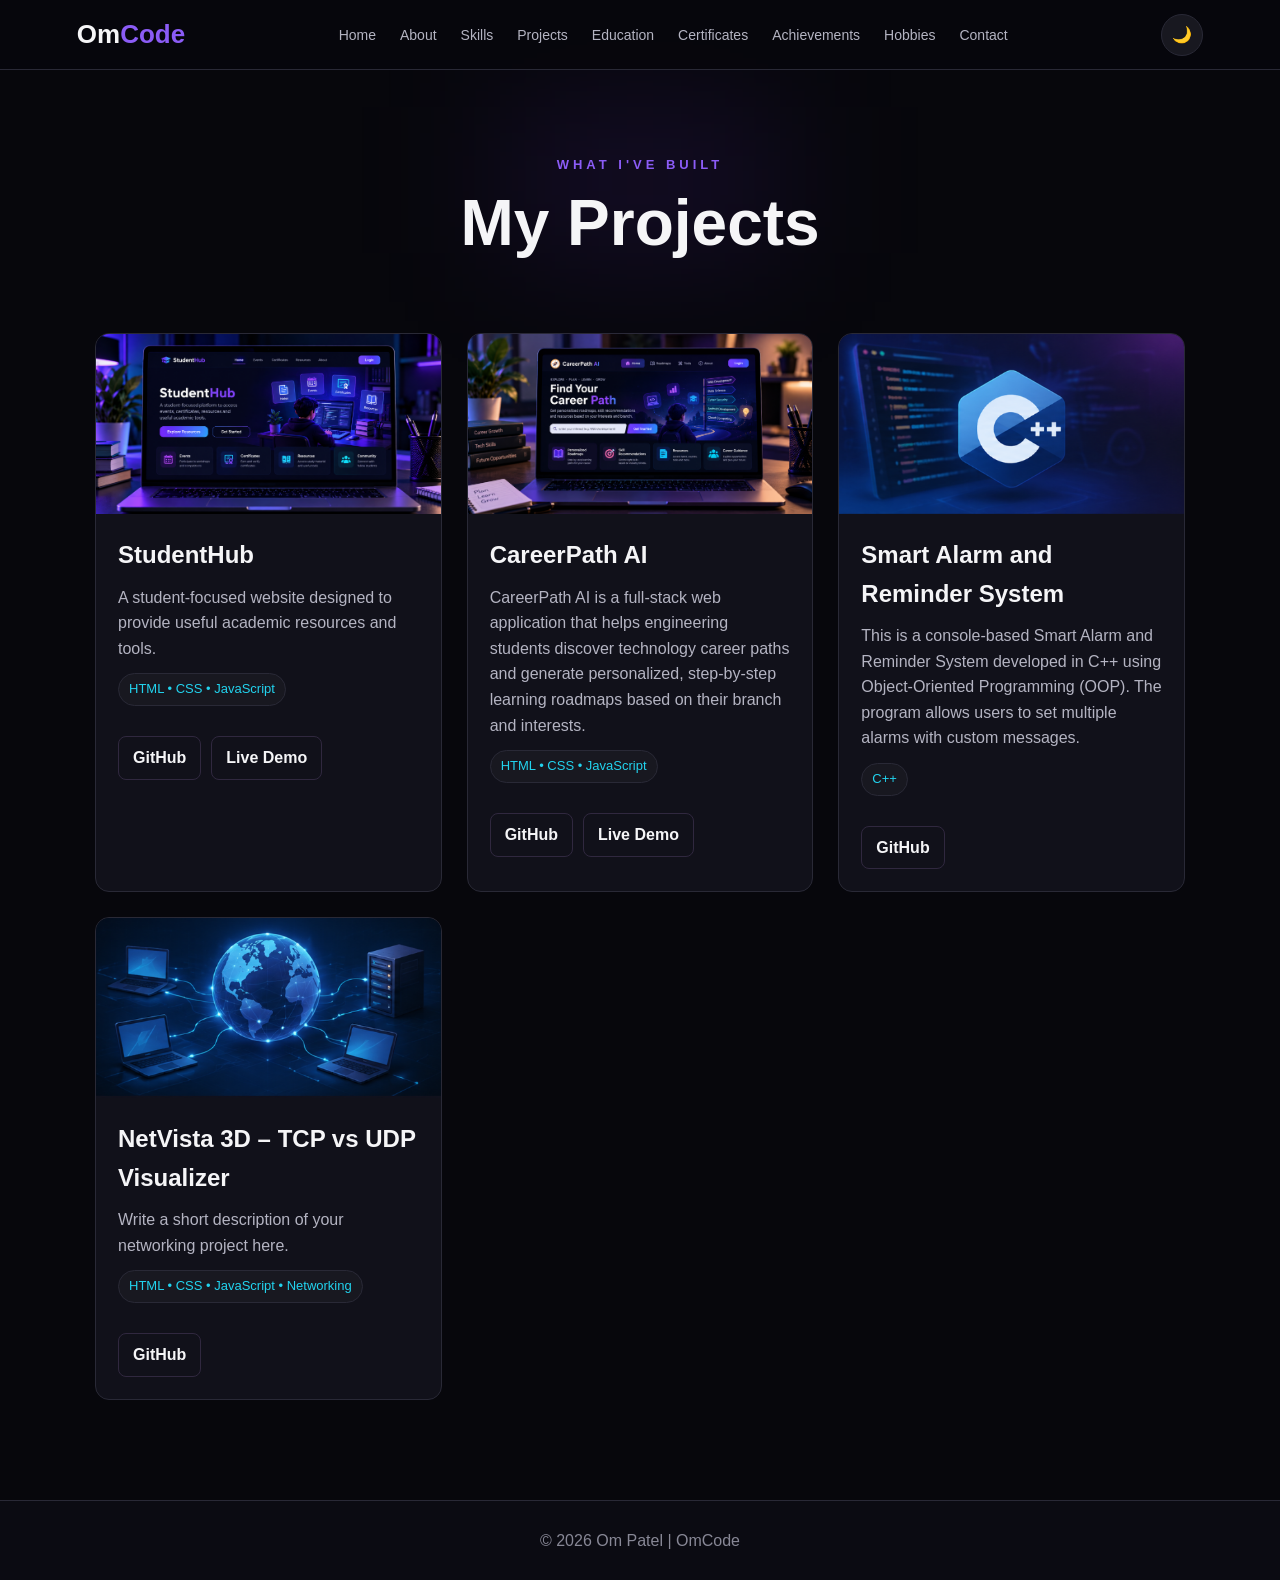
==== commit 0dcdbbd7: "Add Networking Project" ====
--- a/projects.html
+++ b/projects.html
@@ -178,7 +178,7 @@
 
 <div class="project-content">
 
-<h2>Networking Project</h2>
+<h2>NetVista 3D – TCP vs UDP Visualizer </h2>
 
 <p>
 Write a short description of your networking
@@ -186,12 +186,12 @@
 </p>
 
 <p class="tech">
-Cisco Packet Tracer • Networking
-</p>
-
-<div class="project-links">
-
-<a href="YOUR_GITHUB_LINK"
+HTML • CSS • JavaScript • Networking
+</p>
+
+<div class="project-links">
+
+<a href="https://github.com/ompatel5426-cse/NetVista3D_TCP_UDP_Visualizer/tree/main"
    target="_blank">
 GitHub
 </a>
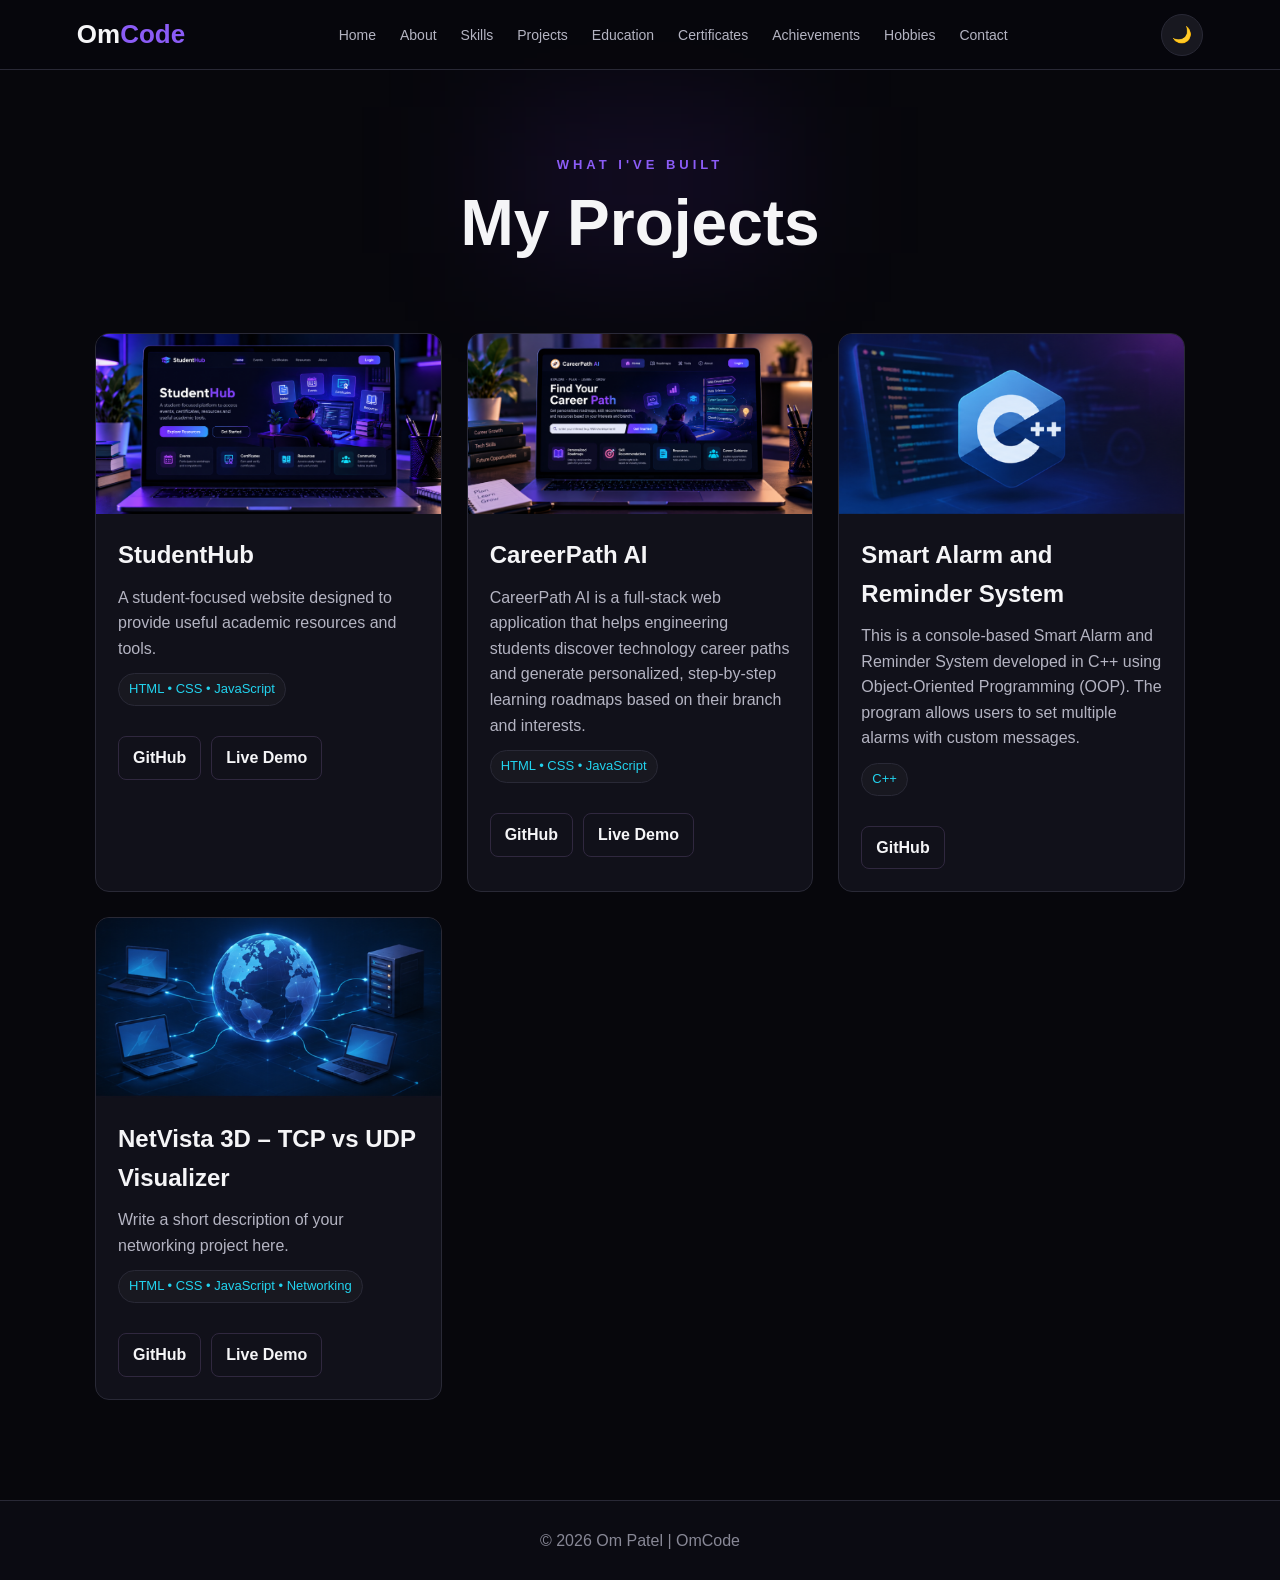
==== commit 66f03a39: "Add Project" ====
--- a/projects.html
+++ b/projects.html
@@ -86,17 +86,12 @@
 HTML • CSS • JavaScript
 </p>
 
-<div class="project-links">
-
-<a href="https://github.com/ompatel5426-cse/StudentHub._"target="_blank">
-GitHub
-</a>
-
-<a href="YOUR_LIVE_DEMO_LINK"target="_blank">
-Live Demo
-</a>
-
-</div>
+   <div class="project-links">
+
+         <a href="https://github.com/ompatel5426-cse/StudentHub._"target="_blank"> GitHub </a>
+         <a href="YOUR_LIVE_DEMO_LINK"target="_blank"> Live Demo </a>
+
+   </div>
 
 </div>
 
@@ -113,25 +108,18 @@
 
 <h2>CareerPath AI</h2>
 
-<p>
-CareerPath AI is a full-stack web application that helps engineering students discover technology career paths and generate personalized, step-by-step learning roadmaps based on their branch and interests.
-</p>
+<p> CareerPath AI is a full-stack web application that helps engineering students discover technology career paths and generate personalized, step-by-step learning roadmaps based on their branch and interests. </p>
 
 <p class="tech">
 HTML • CSS • JavaScript
 </p>
 
-<div class="project-links">
-
-<a href="https://github.com/ompatel5426-cse/CareerPath-AI"target="_blank">
-GitHub
-</a>
-
-<a href="YOUR_LIVE_DEMO_LINK"target="_blank">
-Live Demo
-</a>
-
-</div>
+   <div class="project-links">
+
+         <a href="https://github.com/ompatel5426-cse/CareerPath-AI" target="_blank"> GitHub </a>
+         <a href="YOUR_LIVE_DEMO_LINK" target="_blank"> Live Demo </a>
+
+   </div>
 
 </div>
 
@@ -156,13 +144,11 @@
 C++
 </p>
 
-<div class="project-links">
-
-<a href="https://github.com/ompatel5426-cse/c-_Smart_Alarm_Clock"target="_blank">
-GitHub
-</a>
-
-</div>
+   <div class="project-links">
+
+         <a href="https://github.com/ompatel5426-cse/c-_Smart_Alarm_Clock" target="_blank"> GitHub </a>
+
+   </div>
 
 </div>
 
@@ -189,14 +175,12 @@
 HTML • CSS • JavaScript • Networking
 </p>
 
-<div class="project-links">
-
-<a href="https://github.com/ompatel5426-cse/NetVista3D_TCP_UDP_Visualizer/tree/main"
-   target="_blank">
-GitHub
-</a>
-
-</div>
+   <div class="project-links">
+
+         <a href="https://github.com/ompatel5426-cse/NetVista3D_" target="_blank"> GitHub </a>
+         <a href="https://ompatel5426-cse.github.io/NetVista3D_/" target="_blank"> Live Demo </a>
+
+   </div>
 
 </div>
 
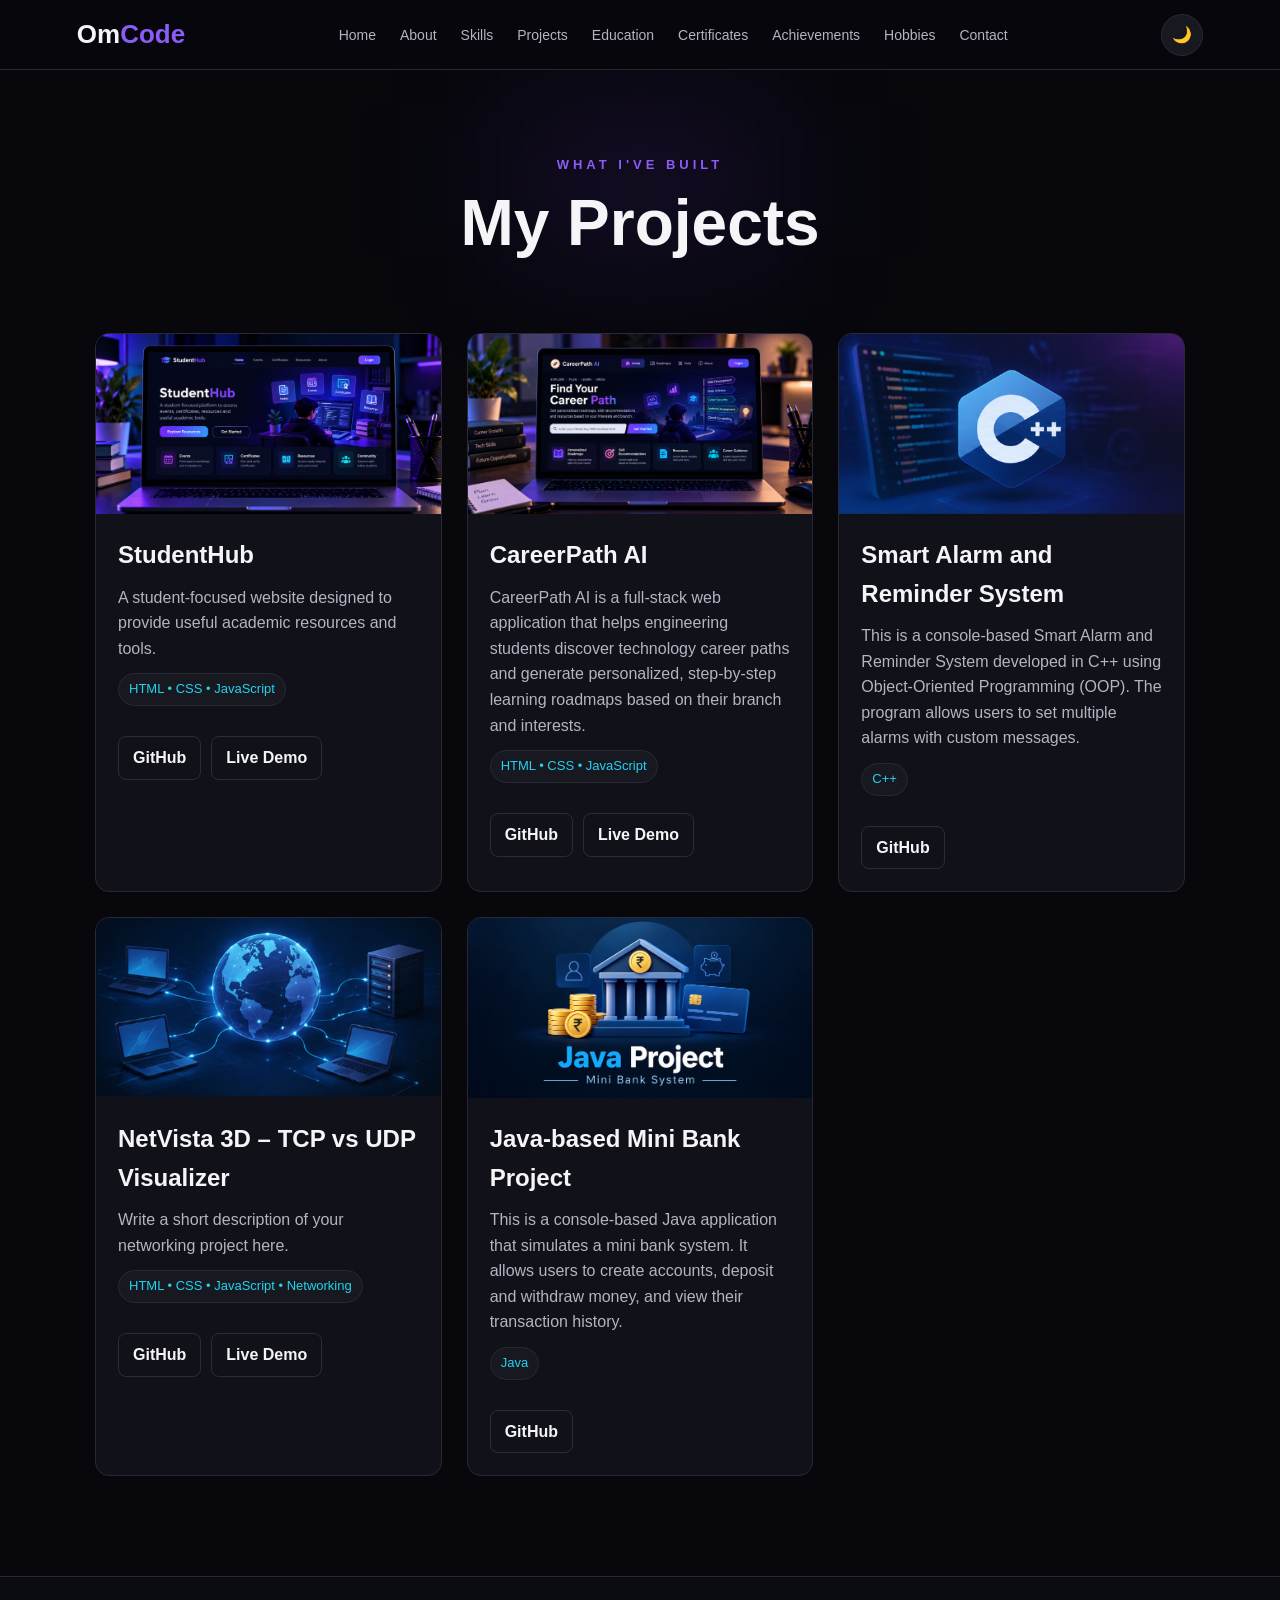
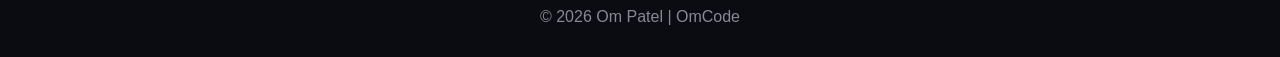
==== commit 51e846e8: "Add New Project" ====
--- a/projects.html
+++ b/projects.html
@@ -66,7 +66,7 @@
 <section class="projects-grid">
 
 
-<!-- PROJECT 1 -->
+<!------------------------------------------ PROJECT 1 ------------------------------------>
 
 <div class="project-card">
 
@@ -97,7 +97,7 @@
 
 </div>
 
-<!-- PROJECT 2 -->
+<!------------------------------------------ PROJECT 2 ------------------------------------>
 
 <div class="project-card">
 
@@ -125,7 +125,7 @@
 
 </div>
 
-<!-- PROJECT 3 -->
+<!------------------------------------------ PROJECT 3 ------------------------------------>
 
 <div class="project-card">
 
@@ -155,7 +155,7 @@
 </div>
 
 
-<!-- PROJECT 4 -->
+<!------------------------------------------ PROJECT 4 ------------------------------------>
 
 <div class="project-card">
 
@@ -186,6 +186,36 @@
 
 </div>
 
+<!------------------------------------------ PROJECT 5 ------------------------------------>
+
+<div class="project-card">
+
+<img src="images/project5.png"
+     alt="java Project">
+
+<div class="project-content">
+
+<h2>Java-based Mini Bank Project</h2>
+
+<p>
+This is a console-based Java application that simulates a mini bank system. It allows users to create accounts, deposit and withdraw money, and view their transaction history.
+</p>
+
+<p class="tech">
+Java
+</p>
+
+   <div class="project-links">
+
+         <a href=" " target="_blank"> GitHub </a>
+
+   </div>
+
+</div>
+
+</div>
+
+<!-------------------------------------------------------------------------------------------------->
 
 </section>
 
